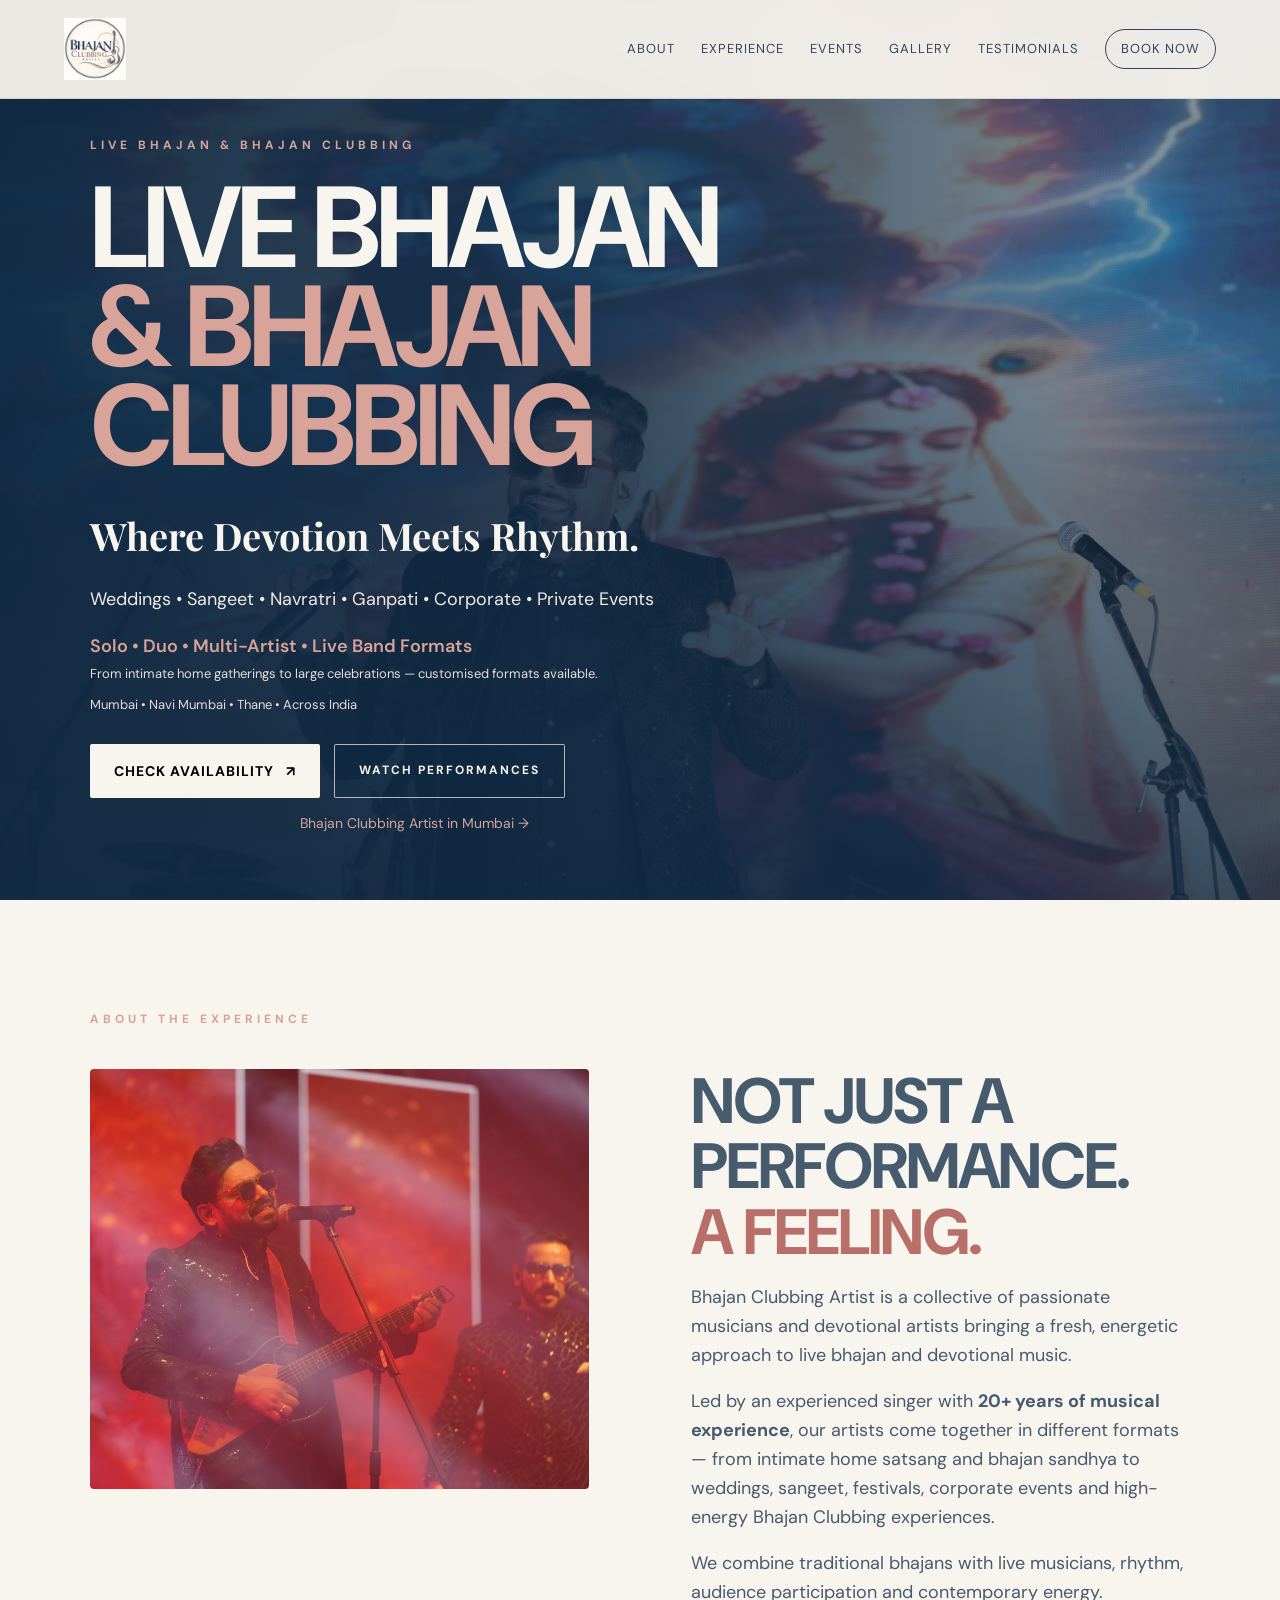
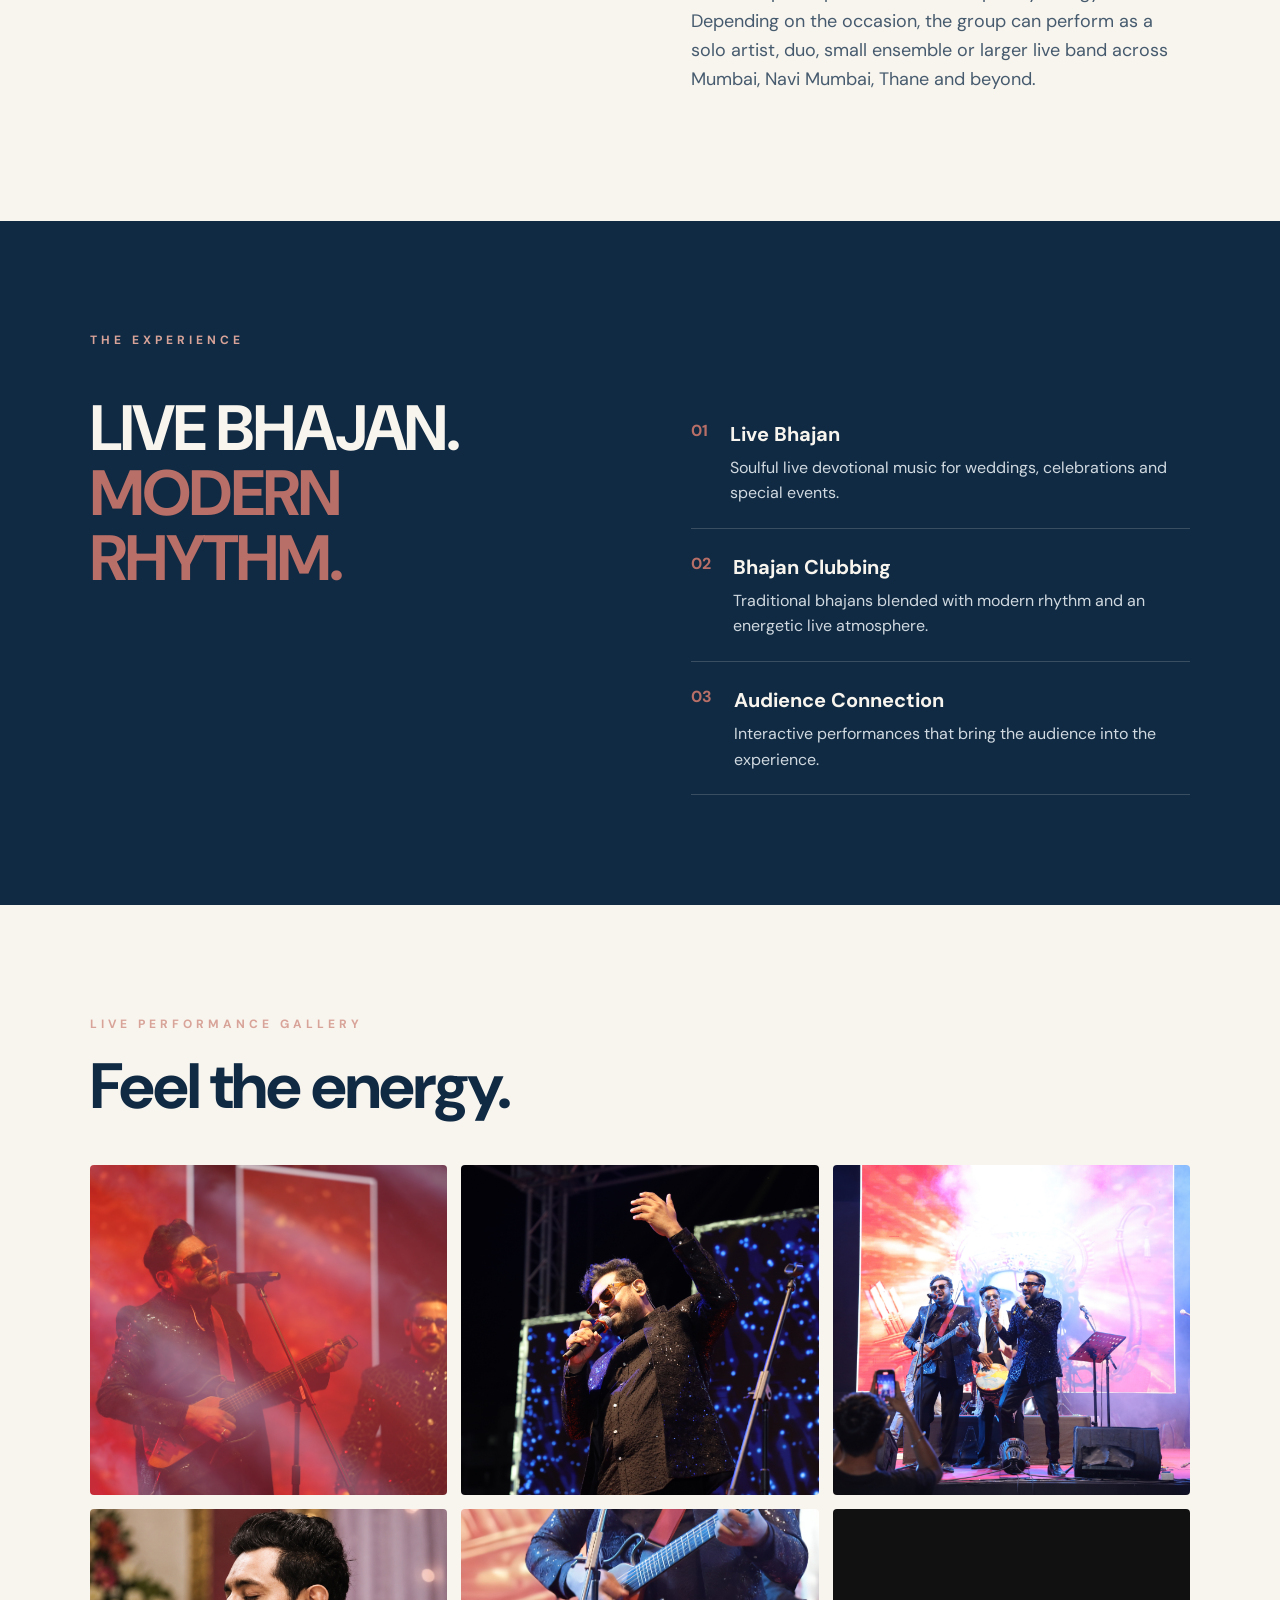
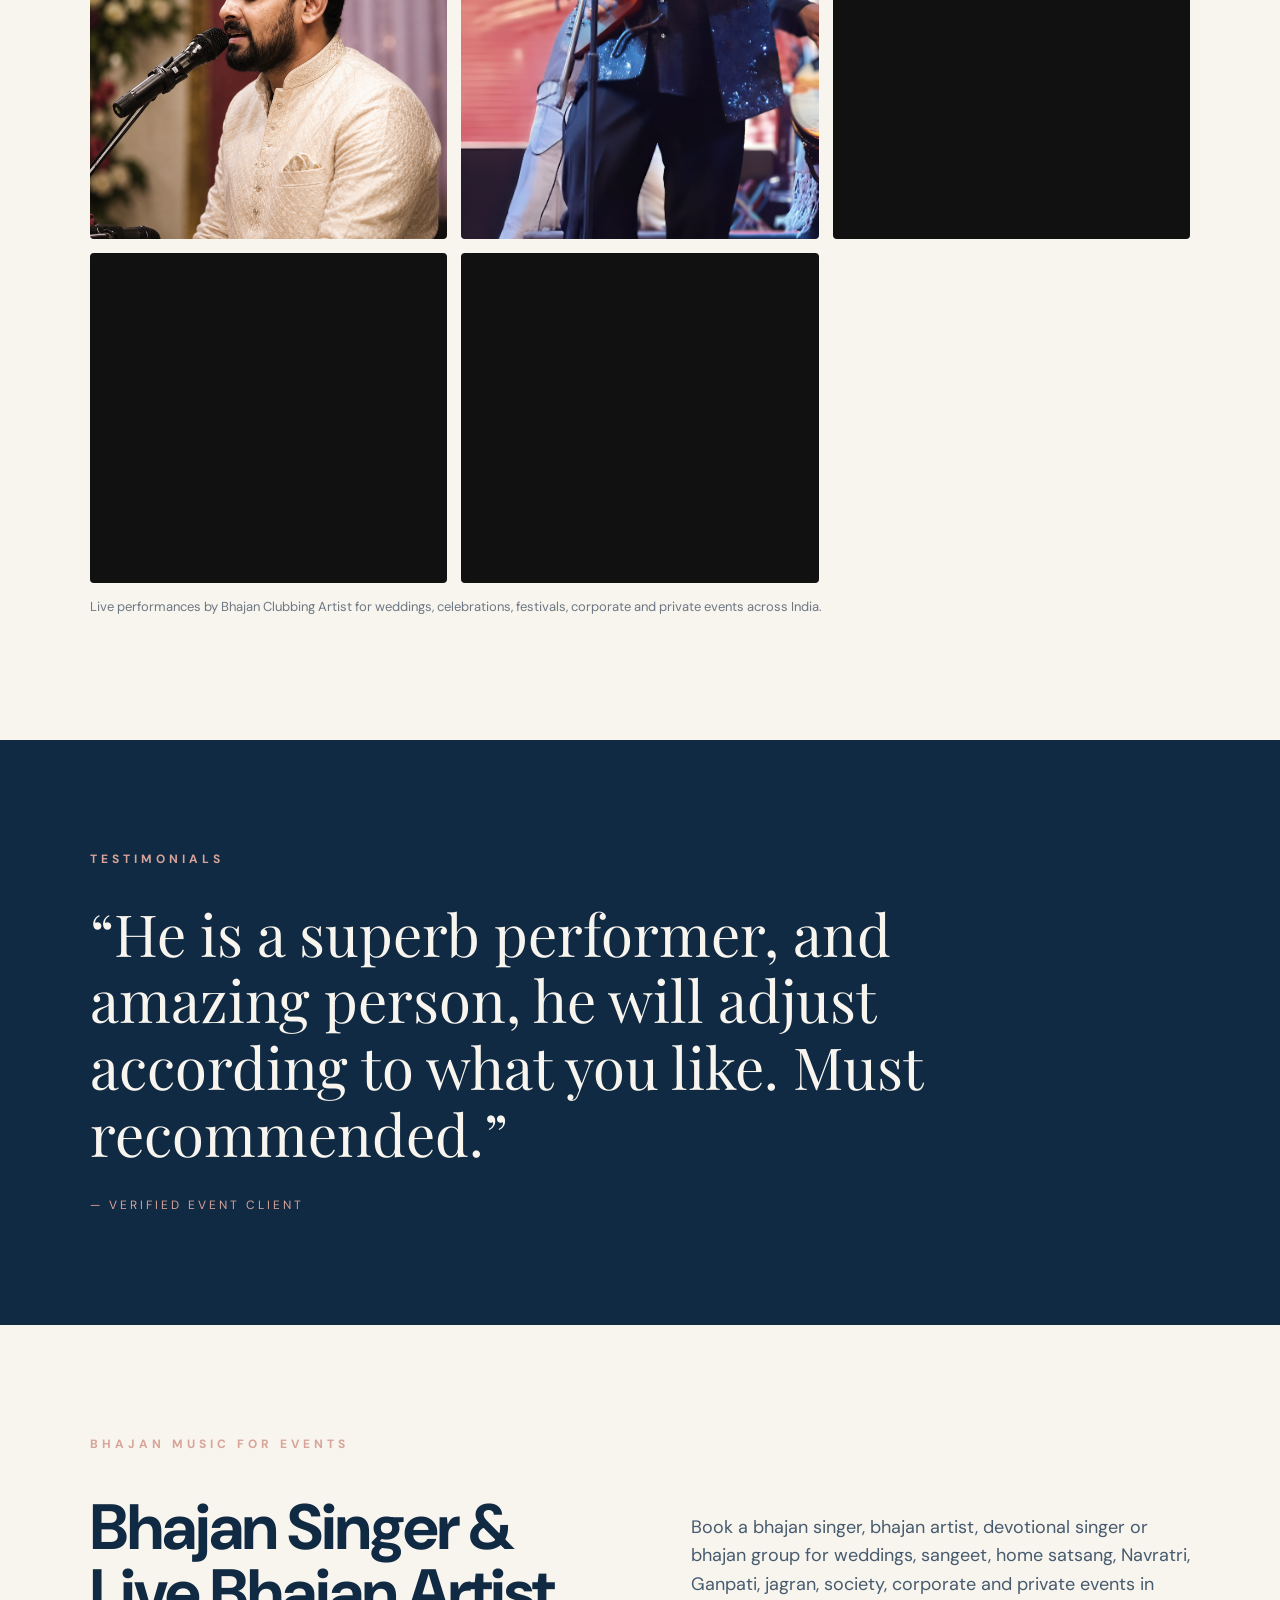
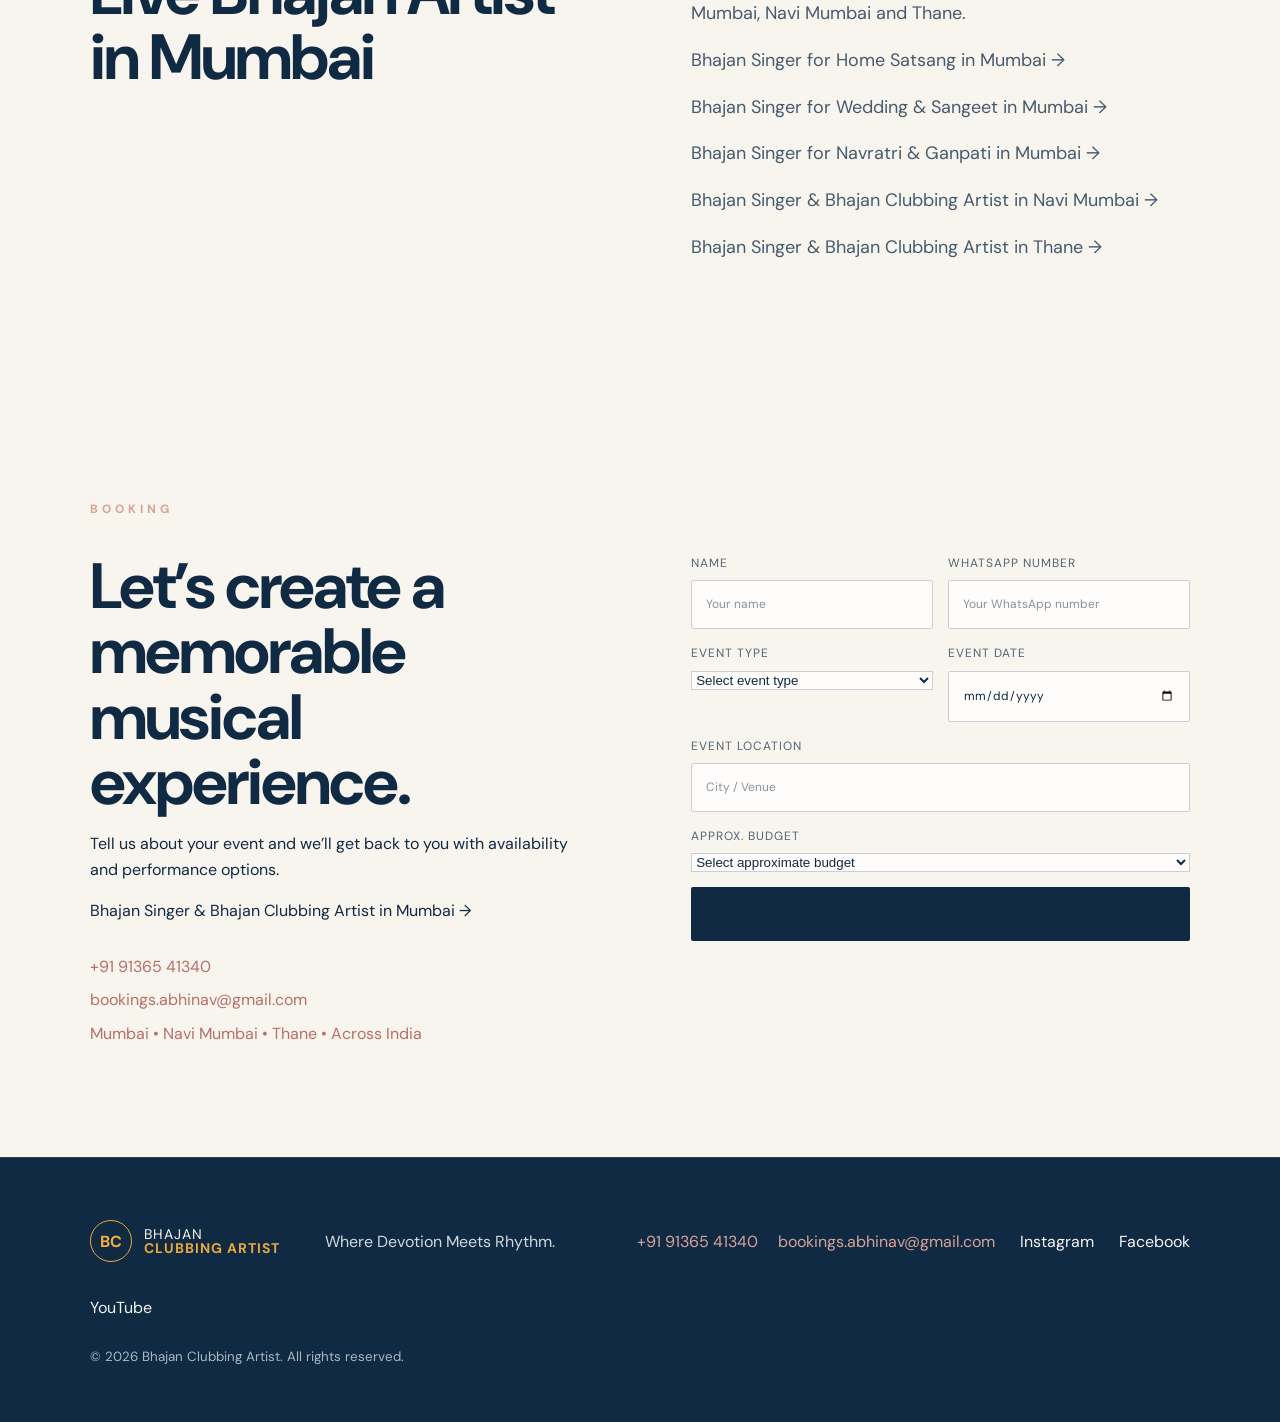
==== index.html @ 405a7e07 "Rewrite About section to reflect artist collective" ====
<!doctype html>
<html lang="en">
<head>
  <meta charset="utf-8">
  <meta name="viewport" content="width=device-width, initial-scale=1">

  <title>Bhajan Singer &amp; Bhajan Clubbing Artist in Mumbai | Live Bhajan</title>

  <meta name="description" content="Book a bhajan singer or Bhajan Clubbing Artist in Mumbai, Navi Mumbai and Thane for weddings, sangeet, Navratri, Ganpati, satsang and private events. Live bhajan & bhajan jamming.">

  <link rel="canonical" href="https://bhajanclubbingartist.com/">

  <meta property="og:title" content="Bhajan Singer &amp; Bhajan Clubbing Artist in Mumbai | Live Bhajan">
  <meta property="og:description" content="Live Bhajan, Bhajan Clubbing and Bhajan Jamming for weddings, Navratri, Ganpati, corporate and private events in Mumbai, Navi Mumbai, Thane and Maharashtra.">
  <meta property="og:url" content="https://bhajanclubbingartist.com/">
  <meta property="og:type" content="website">

  <meta name="twitter:card" content="summary_large_image">
  <meta name="twitter:title" content="Bhajan Singer &amp; Bhajan Clubbing Artist in Mumbai">
  <meta name="twitter:description" content="Live Bhajan, Bhajan Clubbing and Bhajan Jamming for weddings, Navratri, Ganpati, corporate and private events.">

  <link rel="preconnect" href="https://fonts.googleapis.com">
  <link rel="preconnect" href="https://fonts.gstatic.com" crossorigin>
  <link href="https://fonts.googleapis.com/css2?family=DM+Sans:wght@400;500;600;700&family=Playfair+Display:wght@600;700&display=swap" rel="stylesheet">

  <link rel="stylesheet" href="style.css">

  <script type="application/ld+json">
  {
    "@context": "https://schema.org",
    "@type": "LocalBusiness",
    "name": "Bhajan Clubbing Artist",
    "url": "https://bhajanclubbingartist.com/",
    "description": "Bhajan singer and Bhajan Clubbing Artist offering live bhajan, bhajan clubbing and bhajan jamming for weddings, sangeet, Navratri, Ganpati, satsang, corporate and private events.",
    "telephone": "+91 91365 41340",
    "email": "bookings.abhinav@gmail.com",
    "image": "https://bhajanclubbingartist.com/bhajanclubbingartist-logo.jpg",
    "priceRange": "₹₹",
    "areaServed": [
      { "@type": "City", "name": "Mumbai" },
      { "@type": "City", "name": "Navi Mumbai" },
      { "@type": "City", "name": "Thane" },
      { "@type": "State", "name": "Maharashtra" }
    ],
    "sameAs": [
      "https://www.instagram.com/soulfulabhinav3/",
      "https://www.facebook.com/share/1DUk1aSrC8/",
      "https://youtube.com/@drdmusicabhi"
    ]
  }
  </script>
</head>

<body>

  <header class="site-header">

    <a class="brand" href="#home" aria-label="Bhajan Clubbing Artist home">
  <img
    src="bhajanclubbingartist-logo.jpg"
    alt="Bhajan Clubbing Artist"
    style="height:70px;width:70px;object-fit:contain;display:block;"
  >
</a>

    <button class="menu-btn" id="menuBtn" aria-label="Open menu" aria-expanded="false">☰</button>

    <nav class="nav" id="nav">
      <a href="#about">About</a>
      <a href="#experience">Experience</a>
      <a href="#events">Events</a>
      <a href="#gallery">Gallery</a>
      <a href="#testimonials">Testimonials</a>
      <a class="nav-cta" href="#booking">Book Now</a>
    </nav>

  </header>

  <main>

    <section class="hero" id="home">
  <div class="hero-overlay"></div>

  <div class="hero-content">

    <div class="eyebrow">LIVE BHAJAN &amp; BHAJAN CLUBBING</div>

    <h1>
      LIVE BHAJAN<br>
      <span>&amp; BHAJAN CLUBBING</span>
    </h1>

    <h2>Where Devotion Meets Rhythm.</h2>

    <p>
      Weddings • Sangeet • Navratri • Ganpati • Corporate • Private Events
    </p>

    <p style="margin:14px 0 4px;color:#c9a227;font-size:18px;font-weight:600;">
      Solo • Duo • Multi-Artist • Live Band Formats
    </p>

    <p style="margin:0;color:#aaa;font-size:13px;">
      From intimate home gatherings to large celebrations — customised formats available.
    </p>

    <p style="margin:10px 0 0;color:#aaa;font-size:13px;">
      Mumbai • Navi Mumbai • Thane • Across India
    </p>

   <div class="hero-actions">
  <a class="btn btn-primary" href="#bookingForm">
    CHECK AVAILABILITY <span>↗</span>
  </a>

  <a class="btn btn-ghost" href="#gallery">
    WATCH PERFORMANCES
  </a>
</div>

<p style="margin:14px 0 0;text-align:center;font-size:14px;">
  <a href="/bhajan-clubbing-artist-mumbai.html"
     style="color:#c9a227;text-decoration:none;">
    Bhajan Clubbing Artist in Mumbai →
  </a>
</p>

  </div>
</section>

<!-- ABOUT -->
<section class="section about" id="about">

  <div class="section-label">ABOUT THE EXPERIENCE</div>

  <div class="two-col">

    <div>
      <img
        src="DSC06728.jpeg"
        alt="Bhajan singer and Bhajan Clubbing Artist performing live in Mumbai"
        style="width:100%;height:420px;object-fit:cover;border-radius:4px;display:block;"
      >
    </div>

    <div class="copy">

      <h2>
        NOT JUST A PERFORMANCE.<br>
        <span>A FEELING.</span>
      </h2>

      <p>
        Bhajan Clubbing Artist is a collective of passionate musicians and devotional artists bringing a fresh, energetic approach to live bhajan and devotional music.
      </p>

      <p>
        Led by an experienced singer with <strong>20+ years of musical experience</strong>, our artists come together in different formats — from intimate home satsang and bhajan sandhya to weddings, sangeet, festivals, corporate events and high-energy Bhajan Clubbing experiences.
      </p>

      <p>
        We combine traditional bhajans with live musicians, rhythm, audience participation and contemporary energy. Depending on the occasion, the group can perform as a solo artist, duo, small ensemble or larger live band across Mumbai, Navi Mumbai, Thane and beyond.
      </p>

    </div>

  </div>

</section>


   <!-- EXPERIENCE -->
<section class="section dark" id="experience">

  <div class="section-label">THE EXPERIENCE</div>

  <div class="experience-grid">

    <div>
      <h2>
        LIVE BHAJAN.<br>
        <span>MODERN RHYTHM.</span>
      </h2>
    </div>

    <div class="feature-list">

      <div class="feature">
        <b>01</b>
        <div>
          <h3>Live Bhajan</h3>
          <p>
            Soulful live devotional music for weddings, celebrations and special events.
          </p>
        </div>
      </div>

      <div class="feature">
        <b>02</b>
        <div>
          <h3>Bhajan Clubbing</h3>
          <p>
            Traditional bhajans blended with modern rhythm and an energetic live atmosphere.
          </p>
        </div>
      </div>

      <div class="feature">
        <b>03</b>
        <div>
          <h3>Audience Connection</h3>
          <p>
            Interactive performances that bring the audience into the experience.
          </p>
        </div>
      </div>

    </div>

  </div>

</section>

    

   <!-- GALLERY -->
<section class="section media-section" id="gallery">

  <div class="section-label">LIVE PERFORMANCE GALLERY</div>

  <h2 class="section-title">Feel the energy.</h2>

  <div style="display:grid;grid-template-columns:repeat(3,1fr);gap:14px;">

    <div style="overflow:hidden;border-radius:4px;">
      <img src="DSC06728.jpeg"
           alt="Bhajan Clubbing Artist live performance"
           style="width:100%;height:330px;object-fit:cover;display:block;">
    </div>

    <div style="overflow:hidden;border-radius:4px;">
      <img src="0T0A6309.jpeg"
           alt="Live Bhajan Clubbing performance with musicians in Mumbai"
           style="width:100%;height:330px;object-fit:cover;display:block;">
    </div>

    <div style="overflow:hidden;border-radius:4px;">
      <img src="0T0A6297.jpeg"
           alt="Live bhajan singer and guitarist performing at an event in Mumbai"
           style="width:100%;height:330px;object-fit:cover;display:block;">
    </div>

    <div style="overflow:hidden;border-radius:4px;">
      <img src="F6178CBC-D972-4872-8378-82D3E4B531BD.png"
           alt="Bhajan Clubbing Artist live performance"
           style="width:100%;height:330px;object-fit:cover;display:block;">
    </div>

    <div style="overflow:hidden;border-radius:4px;">
      <img src="IMG_9334.JPG"
           alt="Live devotional bhajan music performance in Mumbai"
           style="width:100%;height:330px;object-fit:cover;display:block;">
    </div>

    <!-- YouTube Performance 1 -->
    <div style="overflow:hidden;border-radius:4px;background:#111;">
      <iframe
        src="https://www.youtube.com/embed/fI8KWr8RmvM"
        title="Bhajan Clubbing live performance"
        style="width:100%;height:330px;border:0;display:block;"
        allow="accelerometer; autoplay; clipboard-write; encrypted-media; gyroscope; picture-in-picture; web-share"
        allowfullscreen>
      </iframe>
    </div>

    <!-- YouTube Performance 2 -->
    <div style="overflow:hidden;border-radius:4px;background:#111;">
      <iframe
        src="https://www.youtube.com/embed/Nkga6KaKftc"
        title="Bhajan Clubbing live performance"
        style="width:100%;height:330px;border:0;display:block;"
        allow="accelerometer; autoplay; clipboard-write; encrypted-media; gyroscope; picture-in-picture; web-share"
        allowfullscreen>
      </iframe>
    </div>

    <!-- YouTube Performance 3 -->
    <div style="overflow:hidden;border-radius:4px;background:#111;">
      <iframe
        src="https://www.youtube.com/embed/dfwfM2CAWmE"
        title="Bhajan Clubbing live performance"
        style="width:100%;height:330px;border:0;display:block;"
        allow="accelerometer; autoplay; clipboard-write; encrypted-media; gyroscope; picture-in-picture; web-share"
        allowfullscreen>
      </iframe>
    </div>

  </div>

  <p class="note">
    Live performances by Bhajan Clubbing Artist for weddings, celebrations,
    festivals, corporate and private events across India.
  </p>

</section>
 
 
    
    
    <!-- TESTIMONIALS -->
<section class="section dark" id="testimonials">

  <div class="section-label">TESTIMONIALS</div>

  <div class="quote">
    “He is a superb performer, and amazing person, he will adjust according to what you like. Must recommended.”
  </div>

  <div class="quote-by">— VERIFIED EVENT CLIENT</div>

</section>

 <!-- SEO / SERVICES -->
<section class="section" id="services">
  <div class="section-label">BHAJAN MUSIC FOR EVENTS</div>
  <div class="two-col">
    <div>
      <h2>Bhajan Singer &amp; Live Bhajan Artist in Mumbai</h2>
    </div>
    <div class="copy">
      <p>Book a bhajan singer, bhajan artist, devotional singer or bhajan group for weddings, sangeet, home satsang, Navratri, Ganpati, jagran, society, corporate and private events in Mumbai, Navi Mumbai and Thane.</p>
      <p><a href="/bhajan-singer-home-satsang-mumbai.html">Bhajan Singer for Home Satsang in Mumbai →</a></p>
      <p><a href="/bhajan-singer-wedding-sangeet-mumbai.html">Bhajan Singer for Wedding &amp; Sangeet in Mumbai →</a></p>
      <p><a href="/bhajan-singer-navratri-ganpati-mumbai.html">Bhajan Singer for Navratri &amp; Ganpati in Mumbai →</a></p>
      <p><a href="/bhajan-singer-navi-mumbai.html">Bhajan Singer &amp; Bhajan Clubbing Artist in Navi Mumbai →</a></p>
      <p><a href="/bhajan-singer-thane.html">Bhajan Singer &amp; Bhajan Clubbing Artist in Thane →</a></p>
    </div>
  </div>
</section>

 <!-- BOOKING -->
<section class="section booking" id="booking">

  <div class="section-label">BOOKING</div>

  <div class="two-col booking-grid">

    <div>

      <h2>Let’s create a memorable musical experience.</h2>

      <p>
        Tell us about your event and we’ll get back to you with availability and performance options.
      </p>

      <p style="margin:0 0 12px;">
        <a href="/bhajan-clubbing-artist-mumbai.html">Bhajan Singer &amp; Bhajan Clubbing Artist in Mumbai →</a>
      </p>

      <div class="contact-mini">
        <a href="tel:+919136541340">+91 91365 41340</a>

        <a href="mailto:bookings.abhinav@gmail.com">
          bookings.abhinav@gmail.com
        </a>

        <span>Mumbai • Navi Mumbai • Thane • Across India</span>
      </div>

    </div>

    <form id="bookingForm" class="booking-form">

      <label>
        Name
        <input
          name="name"
          type="text"
          placeholder="Your name"
          required>
      </label>

      <label>
        WhatsApp Number
        <input
          name="phone"
          type="tel"
          placeholder="Your WhatsApp number"
          required>
      </label>

      <label>
        Event Type
        <select name="event" required>
          <option value="">Select event type</option>
          <option value="Wedding / Sangeet">Wedding / Sangeet</option>
          <option value="Navratri">Navratri</option>
          <option value="Ganpati">Ganpati</option>
          <option value="Jagran / Satsang">Jagran / Satsang</option>
          <option value="Corporate Event">Corporate Event</option>
          <option value="Private Event">Private Event</option>
          <option value="Other">Other</option>
        </select>
      </label>

     <label>
  Event Date
  <input
    name="date"
    type="date"
    required
    onclick="if(this.showPicker) this.showPicker()"
    style="cursor:pointer;">
</label>

      <label>
        Event Location
        <input
          name="location"
          type="text"
          placeholder="City / Venue"
          required>
      </label>

      <label>
        Approx. Budget
        <select name="budget" required>
          <option value="">Select approximate budget</option>
          <option value="₹15,000 – ₹30,000">₹15,000 – ₹30,000</option>
          <option value="₹30,000 – ₹75,000">₹30,000 – ₹75,000</option>
          <option value="₹75,000 – ₹1.5 Lakh">₹75,000 – ₹1.5 Lakh</option>
          <option value="₹1.5 Lakh – ₹2.5 Lakh">₹1.5 Lakh – ₹2.5 Lakh</option>
          <option value="Customized Requirement">Customized Requirement</option>
        </select>
      </label>

      <button class="btn btn-primary" type="submit">
        SEND ENQUIRY ON WHATSAPP ↗
      </button>

    </form>

  </div>

</section>

  </main>


  <!-- FOOTER -->
  <footer class="footer">

    <div class="brand footer-brand">

      <span class="brand-mark">BC</span>

      <span class="brand-name">
        BHAJAN<br>
        <strong>CLUBBING ARTIST</strong>
      </span>

    </div>

    <p>Where Devotion Meets Rhythm.</p>

    <div class="footer-links">

      <a href="tel:+919136541340">
        +91 91365 41340
      </a>

      <a href="mailto:bookings.abhinav@gmail.com">
        bookings.abhinav@gmail.com
      </a>

    </div>

    <a
      href="https://www.instagram.com/soulfulabhinav3?stkn=MXh0MTVtN3JrY2pmYg%3D%3D&utm_source=qr"
      target="_blank"
      rel="noopener">
      Instagram
    </a>

    <a
      href="https://www.facebook.com/share/1DUk1aSrC8/?mibextid=wwXIfr"
      target="_blank"
      rel="noopener">
      Facebook
    </a>

    <a
      href="https://youtube.com/@drdmusicabhi?si=mj0S5ttZk9lfcn_G"
      target="_blank"
      rel="noopener">
      YouTube
    </a>

    <small>
      © <span id="year"></span> Bhajan Clubbing Artist. All rights reserved.
    </small>

  </footer>


  <script src="script.js"></script>

</body>
</html>
---- style.css ----
*{box-sizing:border-box}html{scroll-behavior:smooth}body{margin:0;background:#0a0a0b;color:#f7f3ec;font-family:"DM Sans",sans-serif;line-height:1.6;overflow-x:hidden}a{color:inherit;text-decoration:none}.site-header{position:fixed;top:0;left:0;right:0;z-index:20;display:flex;align-items:center;justify-content:space-between;padding:18px 5vw;background:rgba(8,8,9,.72);backdrop-filter:blur(14px);border-bottom:1px solid rgba(255,255,255,.08)}.brand{display:flex;align-items:center;gap:12px}.brand-mark{width:42px;height:42px;border:1px solid #e9a83b;border-radius:50%;display:grid;place-items:center;color:#f3b03f;font-weight:700}.brand-name{font-size:14px;line-height:1.05;letter-spacing:1px}.brand-name strong{color:#e9a83b}.nav{display:flex;gap:26px;align-items:center;font-size:13px;text-transform:uppercase;letter-spacing:1px}.nav a{opacity:.85}.nav a:hover{color:#f3b03f}.nav-cta{border:1px solid #e9a83b;padding:9px 15px!important;border-radius:999px;color:#f3b03f!important}.menu-btn{display:none;background:none;border:0;color:white;font-size:27px}.hero{min-height:100svh;display:flex;align-items:center;position:relative;background-image:url("IMG_0956.JPEG");background-size:cover;background-position:center}.hero-overlay{position:absolute;inset:0;background:linear-gradient(90deg,rgba(3,6,7,.95) 0%,rgba(3,6,7,.72) 48%,rgba(3,6,7,.2) 100%),linear-gradient(0deg,rgba(0,0,0,.65),transparent 55%)}.hero-content{position:relative;z-index:1;width:min(760px,90%);margin-left:7vw;padding-top:70px}.eyebrow,.section-label{color:#e9a83b;font-size:12px;letter-spacing:4px;font-weight:700}.eyebrow{margin-bottom:24px}.hero h1{font-family:"DM Sans",sans-serif;font-size:clamp(58px,9vw,118px);line-height:.86;margin:0 0 30px;letter-spacing:-5px}.hero h1 span{color:#f2ae3d}.hero h2{font-family:"Playfair Display",serif;font-size:clamp(23px,3vw,38px);margin:0 0 18px}.hero p{font-size:18px;max-width:650px;color:#d4d1cb}.hero-actions{display:flex;gap:14px;flex-wrap:wrap;margin-top:28px}.btn{display:inline-flex;align-items:center;justify-content:center;gap:12px;min-height:54px;padding:14px 24px;border:0;border-radius:2px;text-transform:uppercase;letter-spacing:2px;font-size:12px;font-weight:700;cursor:pointer}.btn-primary{background:#f2ae3d;color:#101010}.btn-primary:hover{background:#ffc15c}.btn-ghost{border:1px solid rgba(255,255,255,.45);background:rgba(0,0,0,.2)}.section{padding:110px 7vw}.section.dark{background:#101012}.two-col{display:grid;grid-template-columns:1fr 1fr;gap:8vw;align-items:start;margin-top:40px}.section h2{font-size:clamp(36px,5vw,72px);line-height:1.02;margin:0;letter-spacing:-2px}.section h2 span{color:#e9a83b}.copy{font-size:18px;color:#c7c3bd;max-width:620px}.text-link{color:#f2ae3d;font-weight:700}.experience-grid{display:grid;grid-template-columns:1fr 1fr;gap:8vw;margin-top:45px}.feature{display:flex;gap:22px;padding:22px 0;border-bottom:1px solid rgba(255,255,255,.12)}.feature b{color:#e9a83b}.feature h3{margin:0 0 5px;font-size:20px}.feature p{margin:0;color:#a9a6a0}.section-title{margin:20px 0 45px!important}.cards{display:grid;grid-template-columns:repeat(4,1fr);gap:16px}.card{min-height:250px;padding:28px;border:1px solid rgba(255,255,255,.12);background:#111113}.card span{color:#e9a83b}.card h3{font-size:22px;margin:45px 0 10px}.card p{color:#aaa}.gallery{display:grid;grid-template-columns:repeat(4,1fr);gap:14px}..gallery-item{height:330px;border-radius:2px;overflow:hidden}.gallery-item img{width:100%;height:100%;object-fit:cover;display:block}.g1{background-image:url("https://images.unsplash.com/photo-1501386761578-eac5c94b800a?auto=format&fit=crop&w=800&q=80")}.g2{background-image:url("https://images.unsplash.com/photo-1514525253161-7a46d19cd819?auto=format&fit=crop&w=800&q=80")}.g3{background-image:url("https://images.unsplash.com/photo-1516450360452-9312f5e86fc7?auto=format&fit=crop&w=800&q=80")}.g4{background-image:url("https://images.unsplash.com/photo-1493225457124-a3eb161ffa5f?auto=format&fit=crop&w=800&q=80")}.note{color:#888;font-size:13px;margin-top:14px}.quote{max-width:950px;font-family:"Playfair Display",serif;font-size:clamp(30px,5vw,58px);line-height:1.15;margin:30px 0}.quote-by{color:#e9a83b;letter-spacing:3px;font-size:12px}.booking-grid{margin-top:35px}.contact-mini{display:flex;flex-direction:column;gap:8px;margin-top:30px;color:#e9a83b}.booking-form{display:grid;grid-template-columns:1fr 1fr;gap:15px}.booking-form label{display:flex;flex-direction:column;gap:7px;font-size:12px;letter-spacing:1px;text-transform:uppercase;color:#aaa}.booking-form label:nth-child(5),.booking-form label:nth-child(6),.booking-form button{grid-column:1/-1}.booking-form input,.booking-form textarea{width:100%;background:#111113;border:1px solid #29292d;color:white;padding:14px;font:inherit;border-radius:2px}.footer{padding:55px 7vw;border-top:1px solid rgba(255,255,255,.1);display:flex;align-items:center;gap:25px;flex-wrap:wrap}.footer p{color:#aaa}.footer-links{margin-left:auto;display:flex;gap:20px;flex-wrap:wrap;color:#e9a83b}.footer small{width:100%;color:#666}.footer-brand{margin-right:20px}@media(max-width:850px){.site-header{padding:14px 5vw}.menu-btn{display:block}.nav{display:none;position:absolute;top:70px;left:0;right:0;padding:18px 5vw 24px;background:#0a0a0b;flex-direction:column;align-items:flex-start;gap:18px;border-bottom:1px solid #252529}.nav.open{display:flex}.hero-content{margin-left:6vw;padding-top:95px;width:88%}.hero h1{font-size:clamp(56px,17vw,92px);letter-spacing:-3px}.hero h2{font-size:27px}.hero p{font-size:16px}.section{padding:80px 6vw}.two-col,.experience-grid{grid-template-columns:1fr;gap:35px}.cards{grid-template-columns:1fr 1fr}.gallery{grid-template-columns:1fr 1fr}.gallery-item{height:240px}.booking-form{grid-template-columns:1fr}.booking-form label:nth-child(5),.booking-form label:nth-child(6),.booking-form button{grid-column:auto}.footer-links{margin-left:0}}@media(max-width:520px){.brand-name{font-size:11px}.brand-mark{width:38px;height:38px}.hero{background-position:60% center}.hero-overlay{background:linear-gradient(90deg,rgba(3,6,7,.93),rgba(3,6,7,.38)),linear-gradient(0deg,rgba(0,0,0,.65),transparent)}.hero-content{padding-top:80px}.eyebrow{letter-spacing:3px}.hero h1{font-size:clamp(52px,16vw,74px);line-height:.9;margin-bottom:25px}.hero h2{font-size:24px}.hero p{font-size:15px}.hero-actions .btn{width:100%}.cards,.gallery{grid-template-columns:1fr}.gallery-item{height:300px}.section h2{letter-spacing:-1px}.footer{align-items:flex-start;flex-direction:column}.footer-links{flex-direction:column;gap:6px}}
/* Mobile gallery fix */
@media (max-width: 600px) {
  #gallery > div[style*="grid-template-columns"] {
    grid-template-columns: 1fr !important;
    gap: 16px !important;
  }

  #gallery > div[style*="grid-template-columns"] > div {
    height: auto !important;
  }

  #gallery > div[style*="grid-template-columns"] img {
    width: 100% !important;
    height: auto !important;
    object-fit: contain !important;
    display: block !important;
    border-radius: 4px;
  }
}
/* Fix CHECK AVAILABILITY button text */
.hero-actions .btn-primary {
  color: #000 !important;
  -webkit-text-fill-color: #000 !important;
  font-size: 14px !important;
  opacity: 1 !important;
  visibility: visible !important;
  text-indent: 0 !important;
  letter-spacing: 1px !important;
}

.hero-actions .btn-primary span {
  color: #000 !important;
  -webkit-text-fill-color: #000 !important;
  font-size: 14px !important;
  opacity: 1 !important;
  visibility: visible !important;
}

/* Hero background positioning */
@media (min-width: 851px) {
  .hero {
    background-position: 25% center;
  }
}

@media (max-width: 850px) {
  .hero {
    background-position: 10% center;
  }
}


/* FINAL BRAND PALETTE */
:root{--navy:#102A43;--ivory:#F8F4EE;--rose:#B86F67;--copper:#D8A398;--cream:#FFFDFC;--muted:#526575}
body{background:var(--ivory);color:var(--navy)}
.site-header{background:rgba(248,244,238,.95);border-bottom-color:rgba(16,42,67,.12);box-shadow:0 4px 24px rgba(16,42,67,.06)}
.brand img{width:62px!important;height:62px!important}.menu-btn{color:var(--navy)}.nav a{color:var(--navy)}.nav a:hover{color:var(--rose)}.nav-cta{border-color:var(--navy);color:var(--navy)!important}.nav-cta:hover{background:var(--navy);color:var(--ivory)!important}
.hero-overlay{background:linear-gradient(90deg,rgba(16,42,67,.96) 0%,rgba(16,42,67,.84) 46%,rgba(16,42,67,.38) 100%),linear-gradient(0deg,rgba(16,42,67,.72),rgba(16,42,67,.10) 58%)}
.eyebrow,.section-label{color:var(--copper)}.hero h1,.hero h2{color:var(--ivory)}.hero h1 span{color:var(--copper)}.hero p{color:#F1EAE2}.hero-content p[style*="c9a227"]{color:var(--copper)!important}.hero-content p[style*="#aaa"]{color:#E5DDD5!important}.hero-content p a{color:var(--copper)!important}
.btn-primary{background:var(--ivory);color:var(--navy)!important;border-color:var(--ivory)}.btn-primary:hover{background:var(--copper);border-color:var(--copper)}.btn-ghost{border-color:rgba(248,244,238,.7);background:rgba(16,42,67,.18);color:var(--ivory)}.btn-ghost:hover{background:var(--ivory);color:var(--navy)}
.section{background:var(--ivory);color:var(--navy)}.section.dark{background:var(--navy);color:var(--ivory)}.section h2 span{color:var(--rose)}.copy{color:#465B6E}.dark .copy{color:#D9E0E6}.text-link{color:var(--rose)}.feature{border-bottom-color:rgba(248,244,238,.18)}.feature b,.card span,.contact-mini{color:var(--rose)}.feature p{color:#D0D9E0}
.card{border-color:rgba(16,42,67,.13);background:var(--cream);box-shadow:0 8px 30px rgba(16,42,67,.05)}.card p{color:var(--muted)}.gallery-item{border-radius:4px}.quote-by{color:var(--copper)}.note{color:#6C7882}
.booking-form label{color:var(--muted)}.booking-form input,.booking-form select,.booking-form textarea{background:var(--cream);border-color:#C8D0D6;color:var(--navy)}.booking-form input:focus,.booking-form select:focus,.booking-form textarea:focus{border-color:var(--rose);box-shadow:0 0 0 3px rgba(184,111,103,.10)}.booking-form input::placeholder,.booking-form textarea::placeholder{color:#87939C}.booking-form button{background:var(--navy);color:var(--ivory);border-color:var(--navy)}.booking-form button:hover{background:var(--rose);border-color:var(--rose)}
.footer{background:var(--navy);color:var(--ivory);border-top-color:rgba(248,244,238,.12)}.footer p{color:#D0D9E0}.footer-links{color:var(--copper)}.footer small{color:#AAB8C2}
@media(max-width:850px){.nav{background:var(--ivory);border-bottom-color:rgba(16,42,67,.12)}.brand img{width:58px!important;height:58px!important}}@media(max-width:520px){.brand img{width:56px!important;height:56px!important}.hero-overlay{background:linear-gradient(90deg,rgba(16,42,67,.94),rgba(16,42,67,.50)),linear-gradient(0deg,rgba(16,42,67,.70),transparent)}}
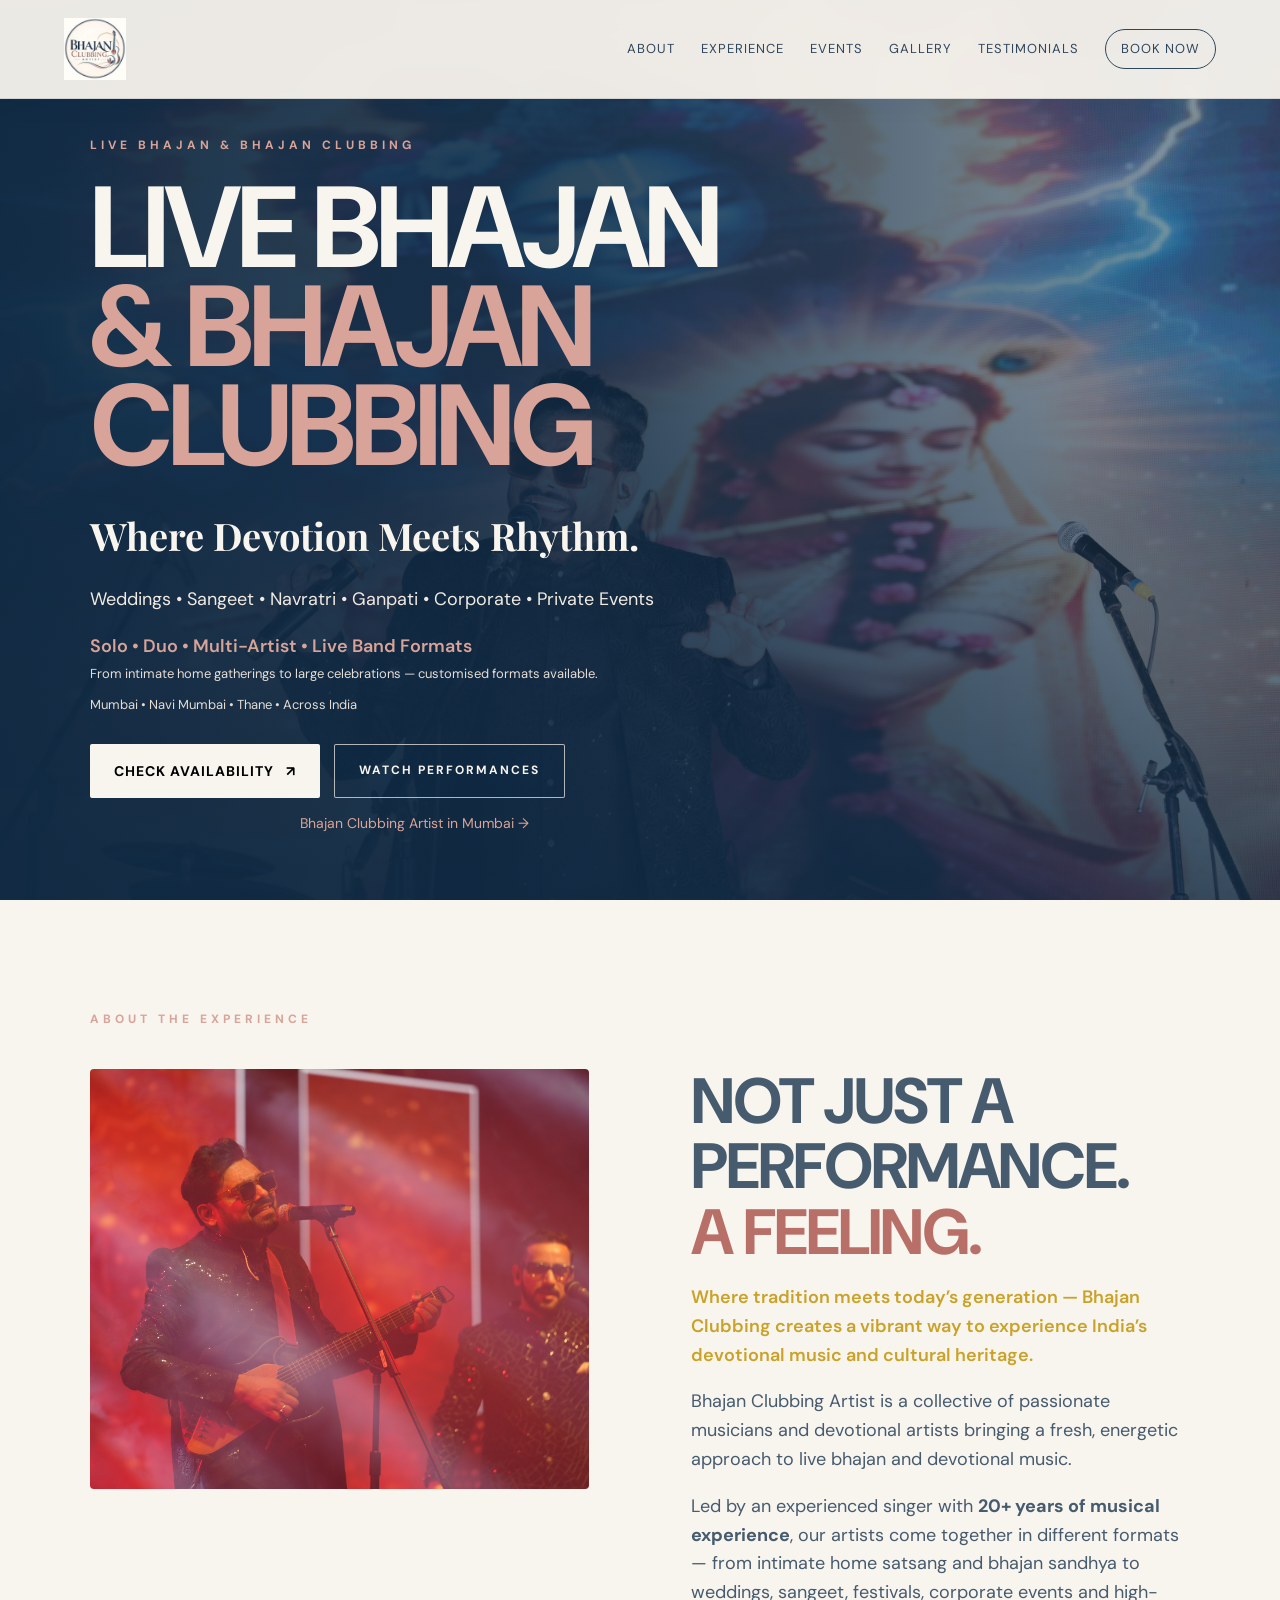
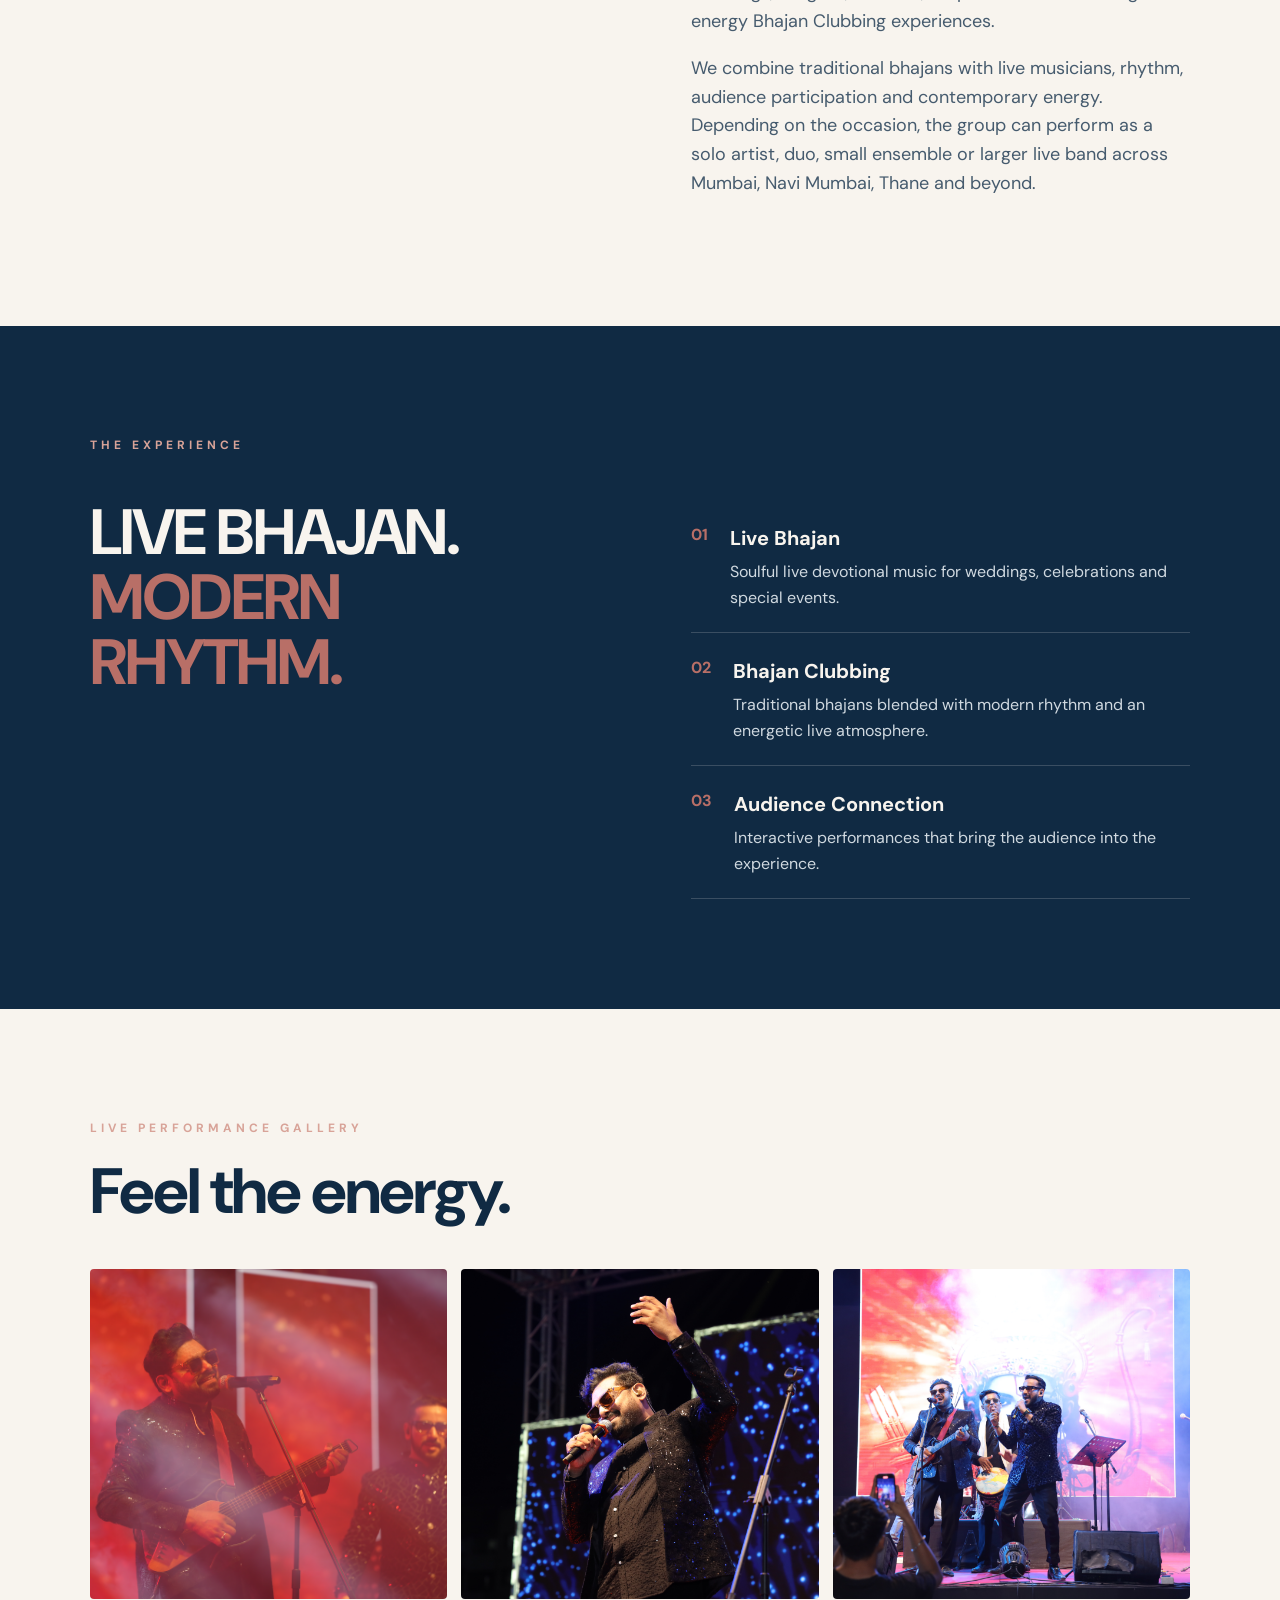
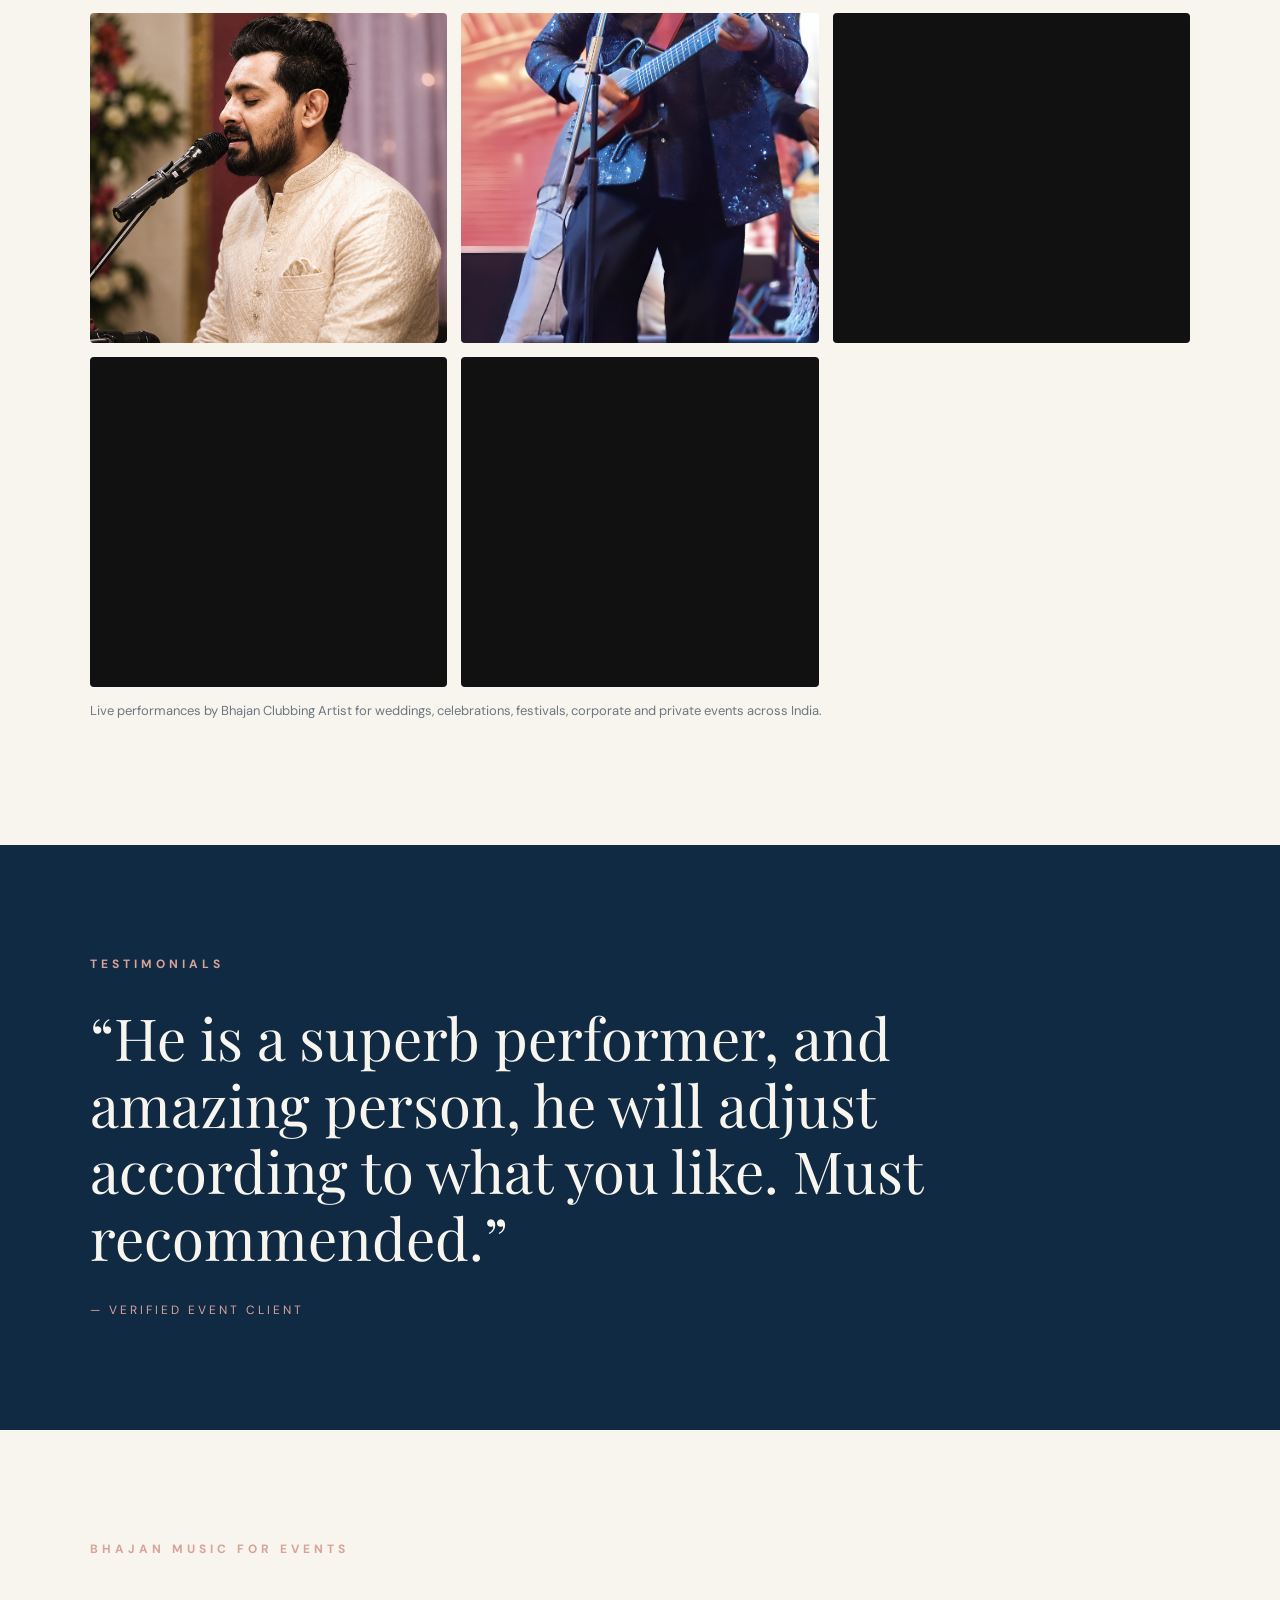
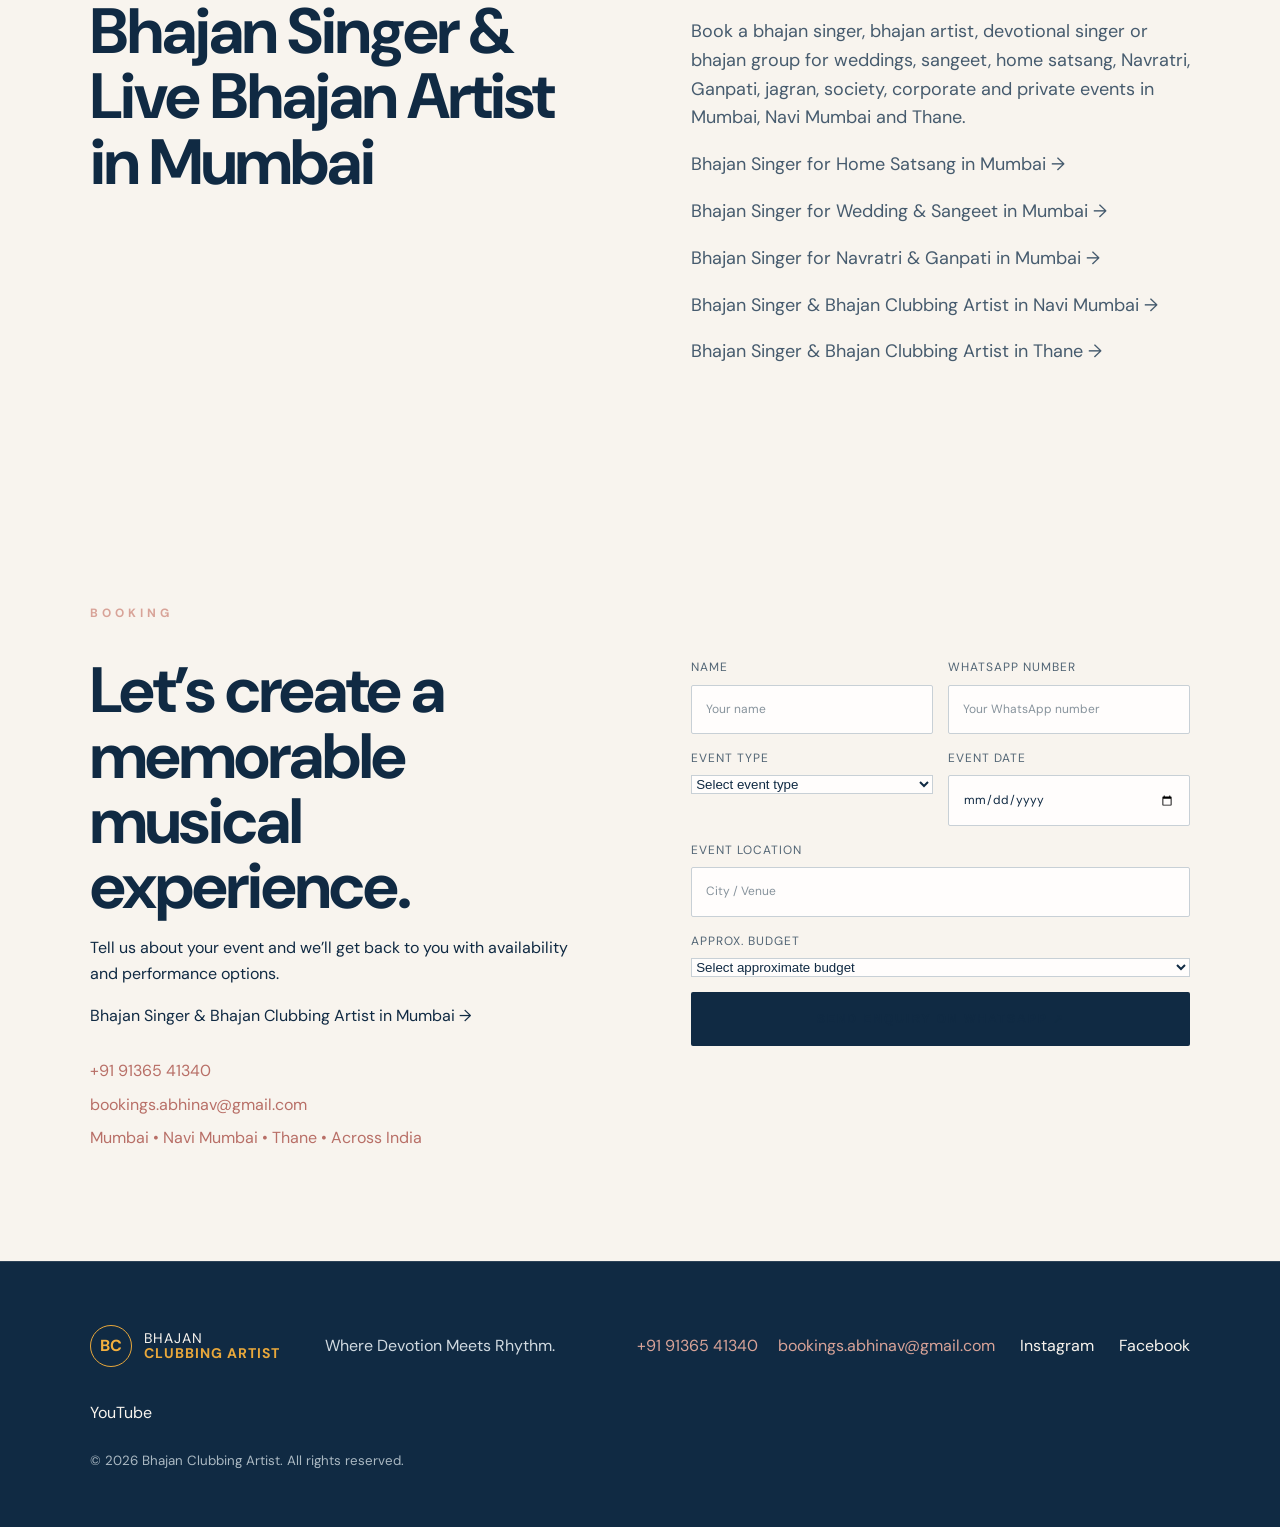
==== commit f49d73ce: "Add Bhajan Clubbing brand positioning line" ====
--- a/index.html
+++ b/index.html
@@ -150,6 +150,10 @@
         <span>A FEELING.</span>
       </h2>
 
+      <p style="font-weight:600;color:#c9a227;">
+        Where tradition meets today’s generation — Bhajan Clubbing creates a vibrant way to experience India’s devotional music and cultural heritage.
+      </p>
+
       <p>
         Bhajan Clubbing Artist is a collective of passionate musicians and devotional artists bringing a fresh, energetic approach to live bhajan and devotional music.
       </p>
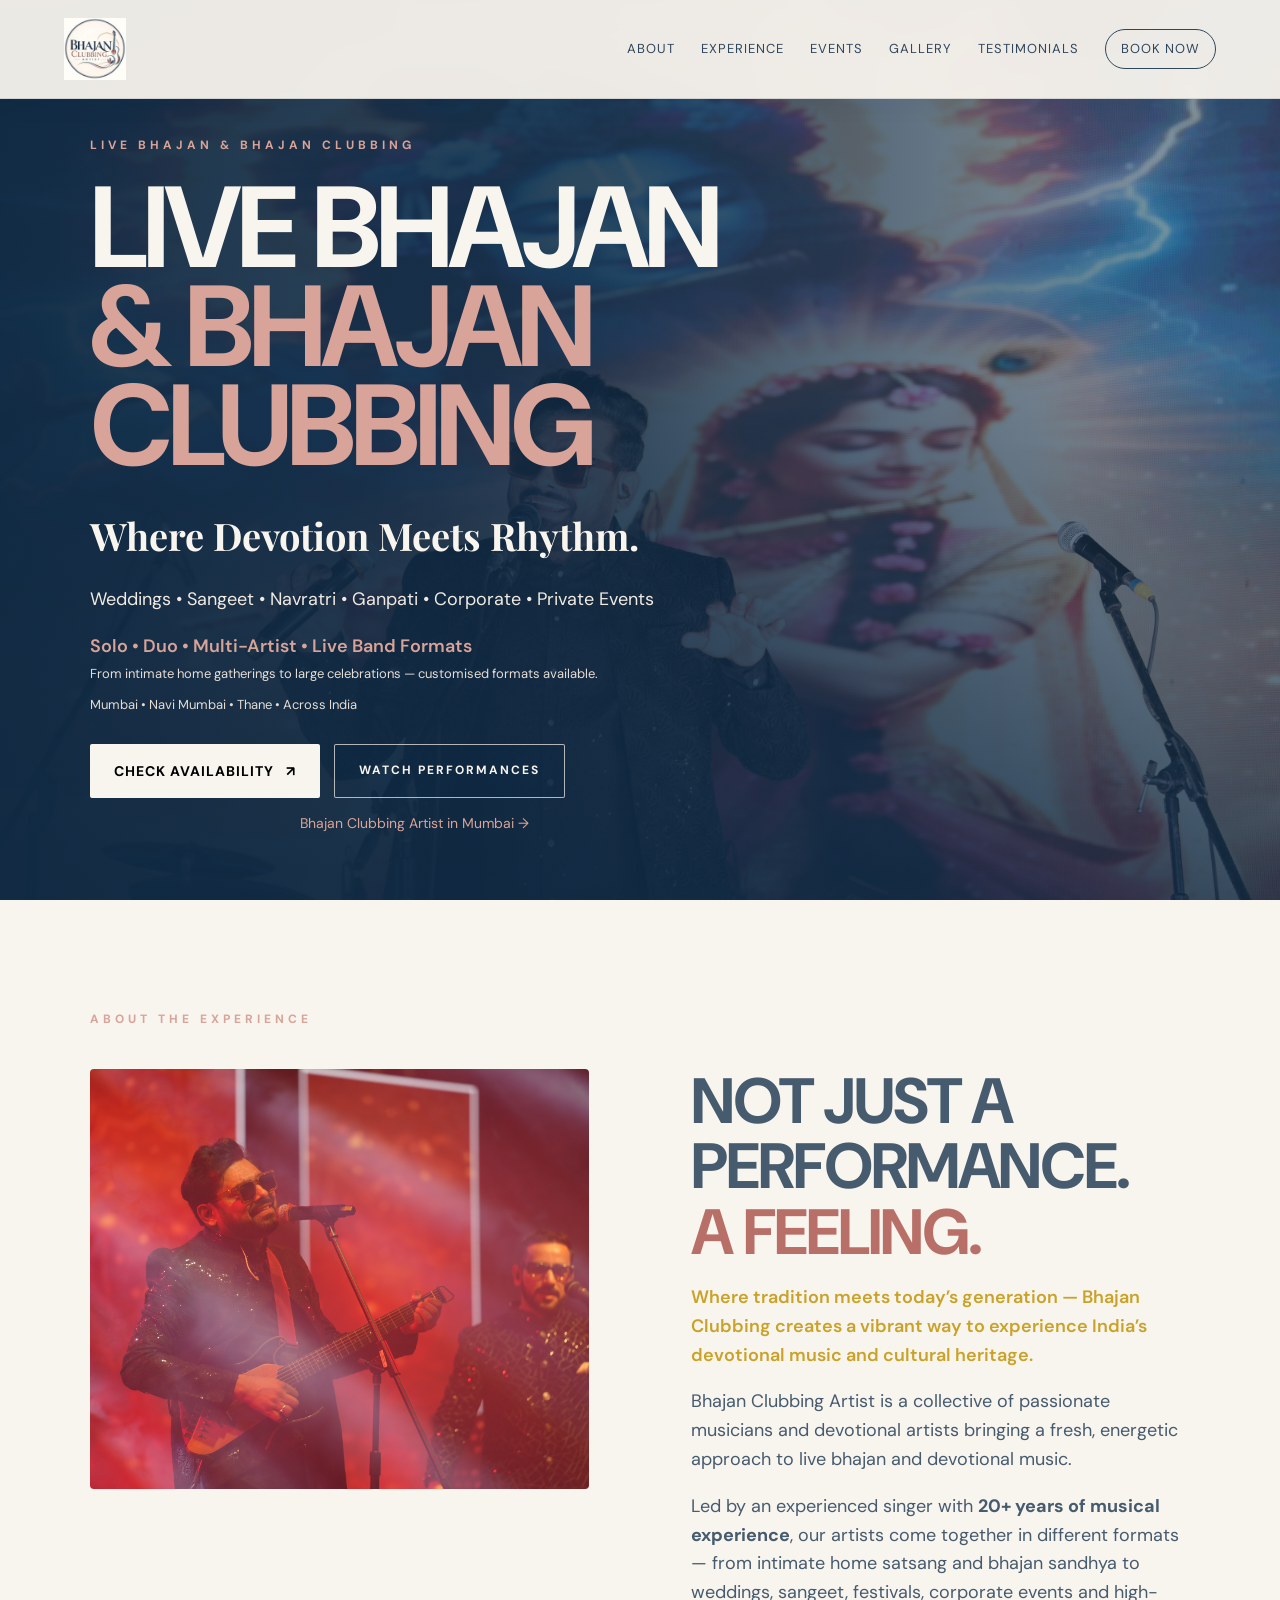
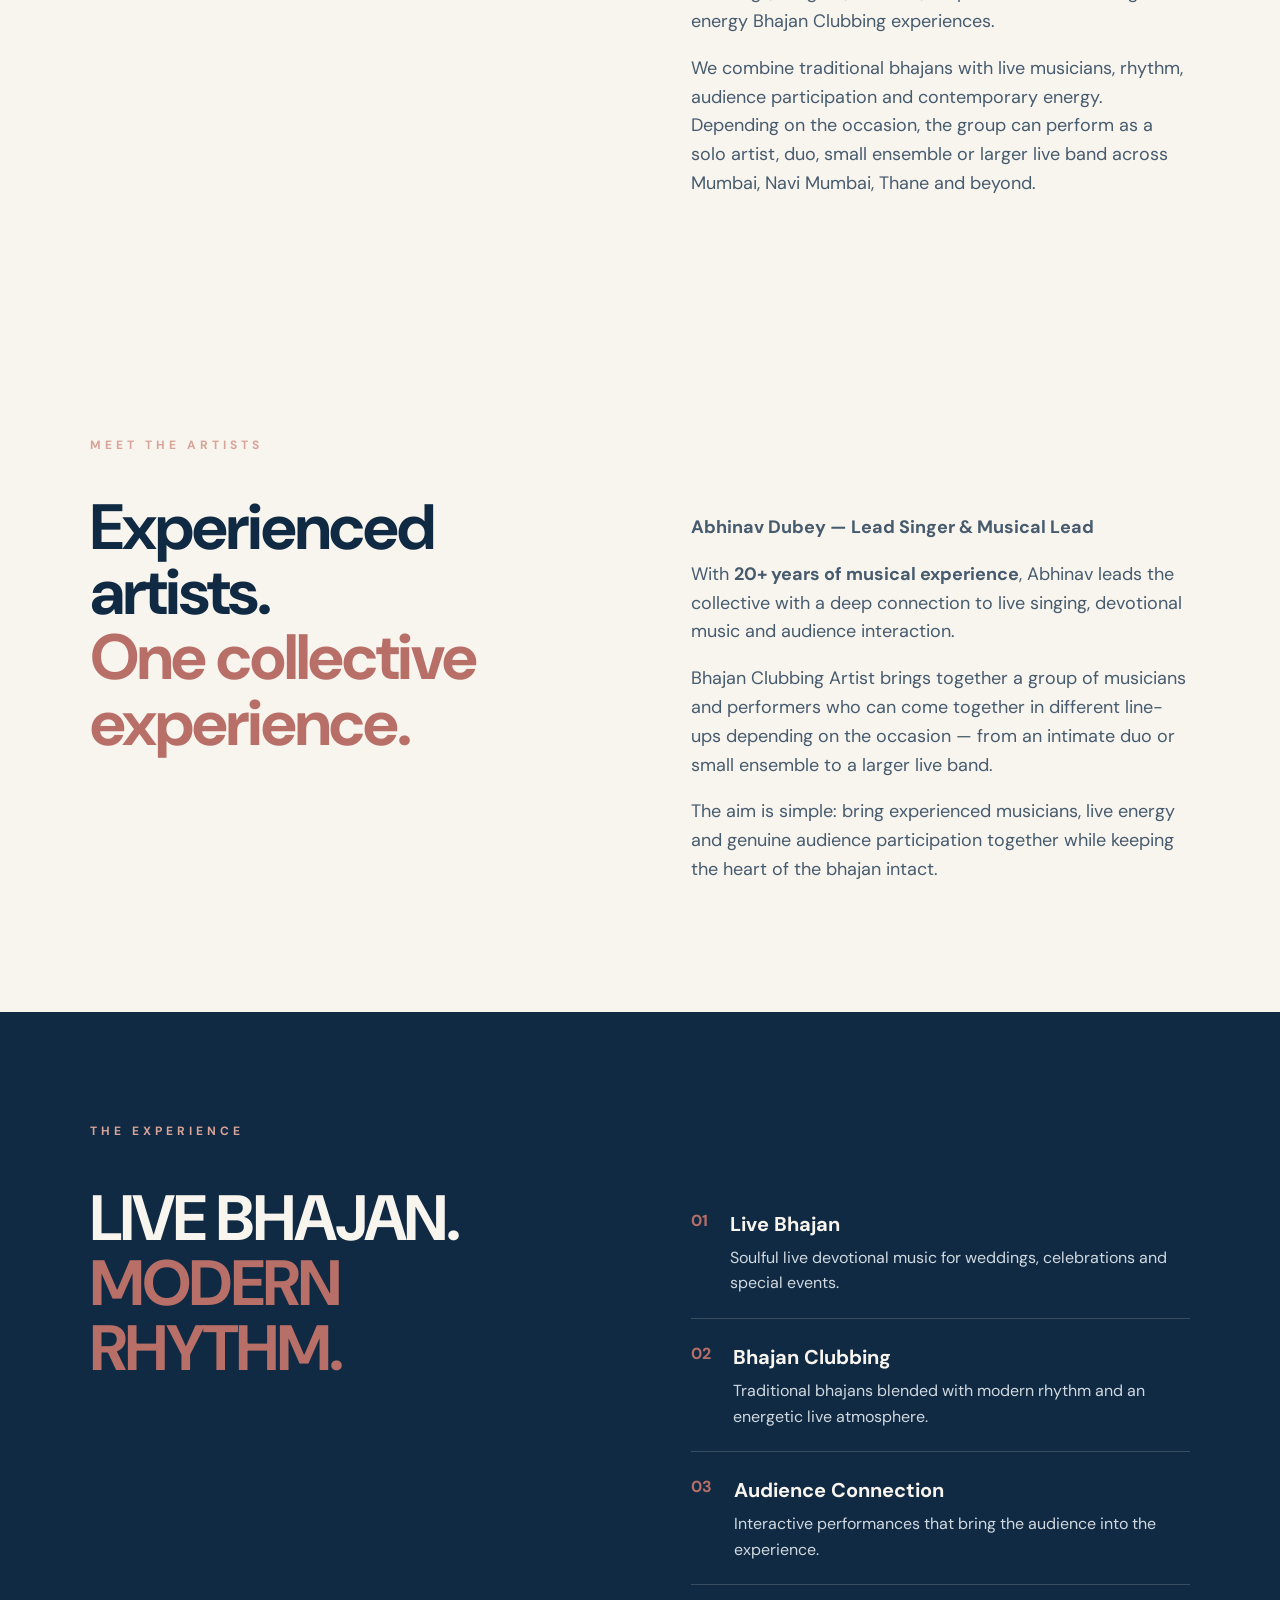
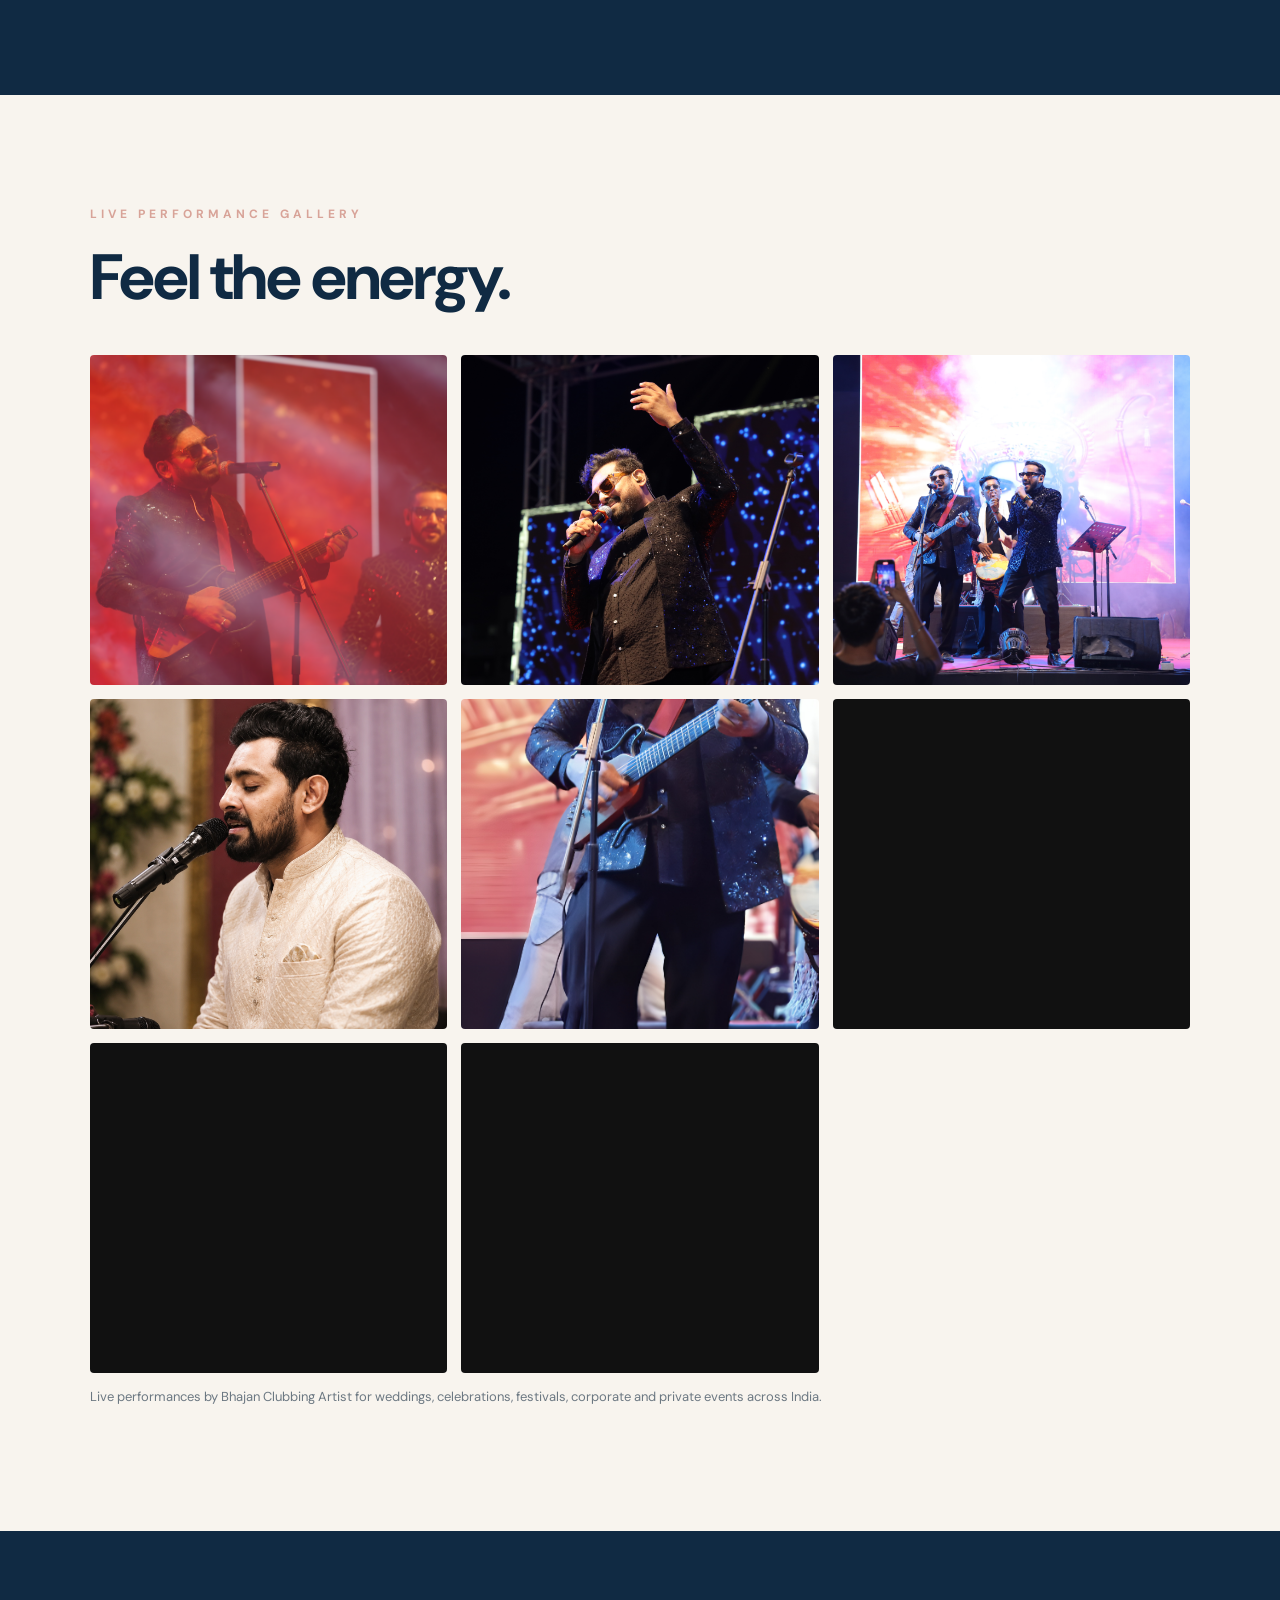
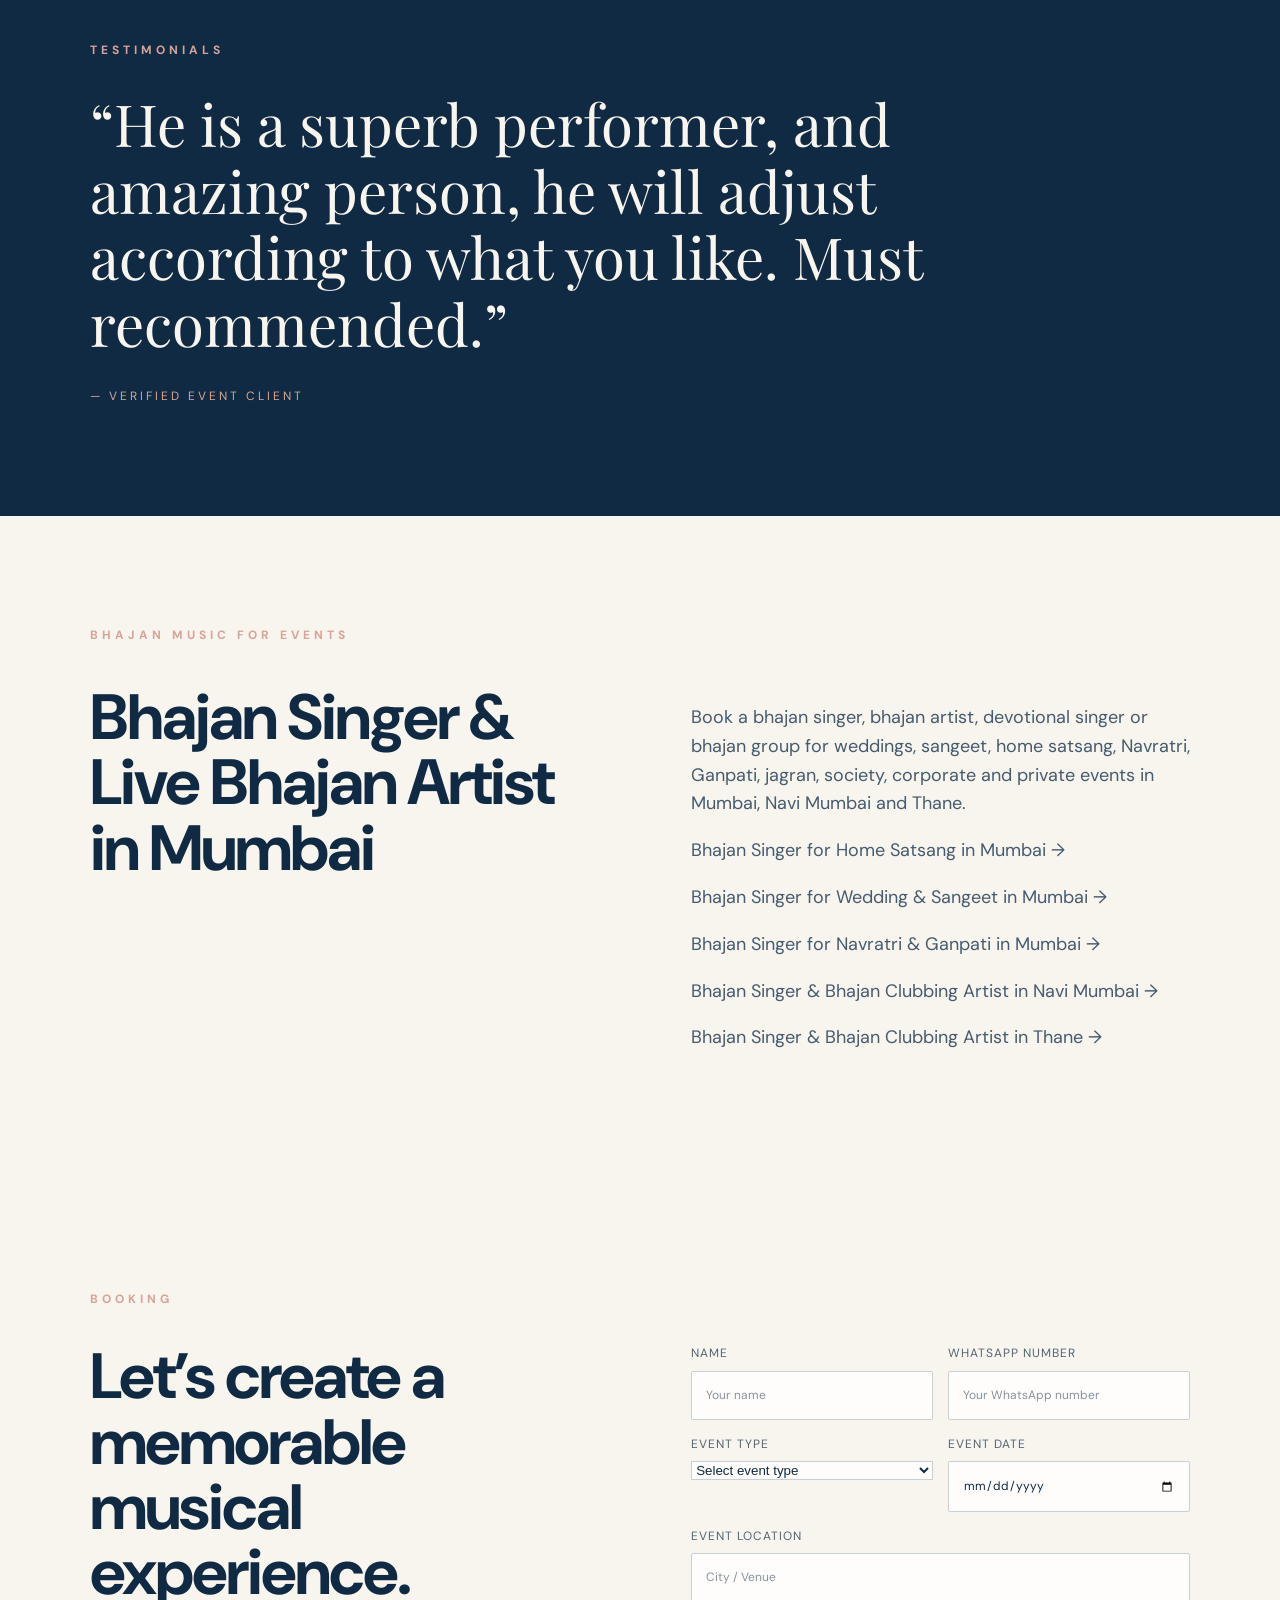
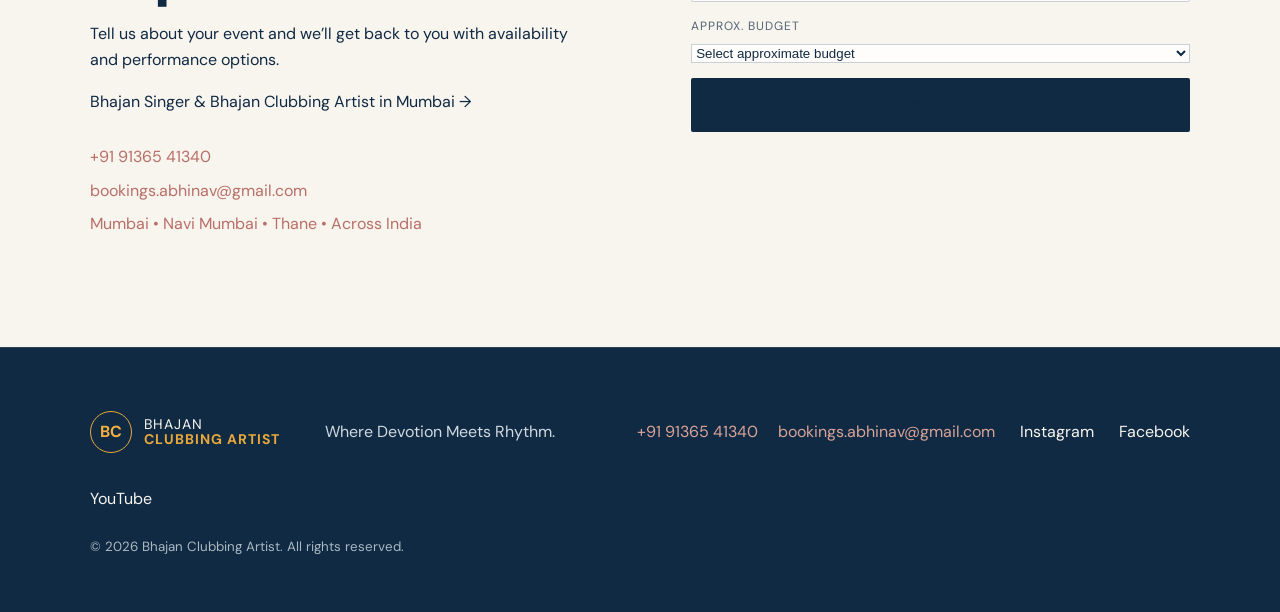
==== commit 1795ca61: "Add Meet the Artists section" ====
--- a/index.html
+++ b/index.html
@@ -4,19 +4,19 @@
   <meta charset="utf-8">
   <meta name="viewport" content="width=device-width, initial-scale=1">
 
-  <title>Bhajan Singer &amp; Bhajan Clubbing Artist in Mumbai | Live Bhajan</title>
-
-  <meta name="description" content="Book a bhajan singer or Bhajan Clubbing Artist in Mumbai, Navi Mumbai and Thane for weddings, sangeet, Navratri, Ganpati, satsang and private events. Live bhajan & bhajan jamming.">
+  <title>Bhajan Clubbing Artist in Mumbai &amp; Navi Mumbai | Live Bhajan</title>
+
+  <meta name="description" content="Book a Bhajan Clubbing Artist, bhajan singer or live devotional music group in Mumbai, Navi Mumbai and Thane for weddings, sangeet, satsang, festivals, corporate and private events.">
 
   <link rel="canonical" href="https://bhajanclubbingartist.com/">
 
-  <meta property="og:title" content="Bhajan Singer &amp; Bhajan Clubbing Artist in Mumbai | Live Bhajan">
+  <meta property="og:title" content="Bhajan Clubbing Artist in Mumbai &amp; Navi Mumbai | Live Bhajan">
   <meta property="og:description" content="Live Bhajan, Bhajan Clubbing and Bhajan Jamming for weddings, Navratri, Ganpati, corporate and private events in Mumbai, Navi Mumbai, Thane and Maharashtra.">
   <meta property="og:url" content="https://bhajanclubbingartist.com/">
   <meta property="og:type" content="website">
 
   <meta name="twitter:card" content="summary_large_image">
-  <meta name="twitter:title" content="Bhajan Singer &amp; Bhajan Clubbing Artist in Mumbai">
+  <meta name="twitter:title" content="Bhajan Clubbing Artist in Mumbai &amp; Navi Mumbai">
   <meta name="twitter:description" content="Live Bhajan, Bhajan Clubbing and Bhajan Jamming for weddings, Navratri, Ganpati, corporate and private events.">
 
   <link rel="preconnect" href="https://fonts.googleapis.com">
@@ -172,6 +172,37 @@
 
 </section>
 
+<!-- ARTISTS -->
+<section class="section" id="artists">
+
+  <div class="section-label">MEET THE ARTISTS</div>
+
+  <div class="two-col">
+    <div>
+      <h2>Experienced artists.<br><span>One collective experience.</span></h2>
+    </div>
+
+    <div class="copy">
+      <p>
+        <strong>Abhinav Dubey — Lead Singer &amp; Musical Lead</strong>
+      </p>
+
+      <p>
+        With <strong>20+ years of musical experience</strong>, Abhinav leads the collective with a deep connection to live singing, devotional music and audience interaction.
+      </p>
+
+      <p>
+        Bhajan Clubbing Artist brings together a group of musicians and performers who can come together in different line-ups depending on the occasion — from an intimate duo or small ensemble to a larger live band.
+      </p>
+
+      <p>
+        The aim is simple: bring experienced musicians, live energy and genuine audience participation together while keeping the heart of the bhajan intact.
+      </p>
+    </div>
+  </div>
+
+</section>
+
 
    <!-- EXPERIENCE -->
 <section class="section dark" id="experience">
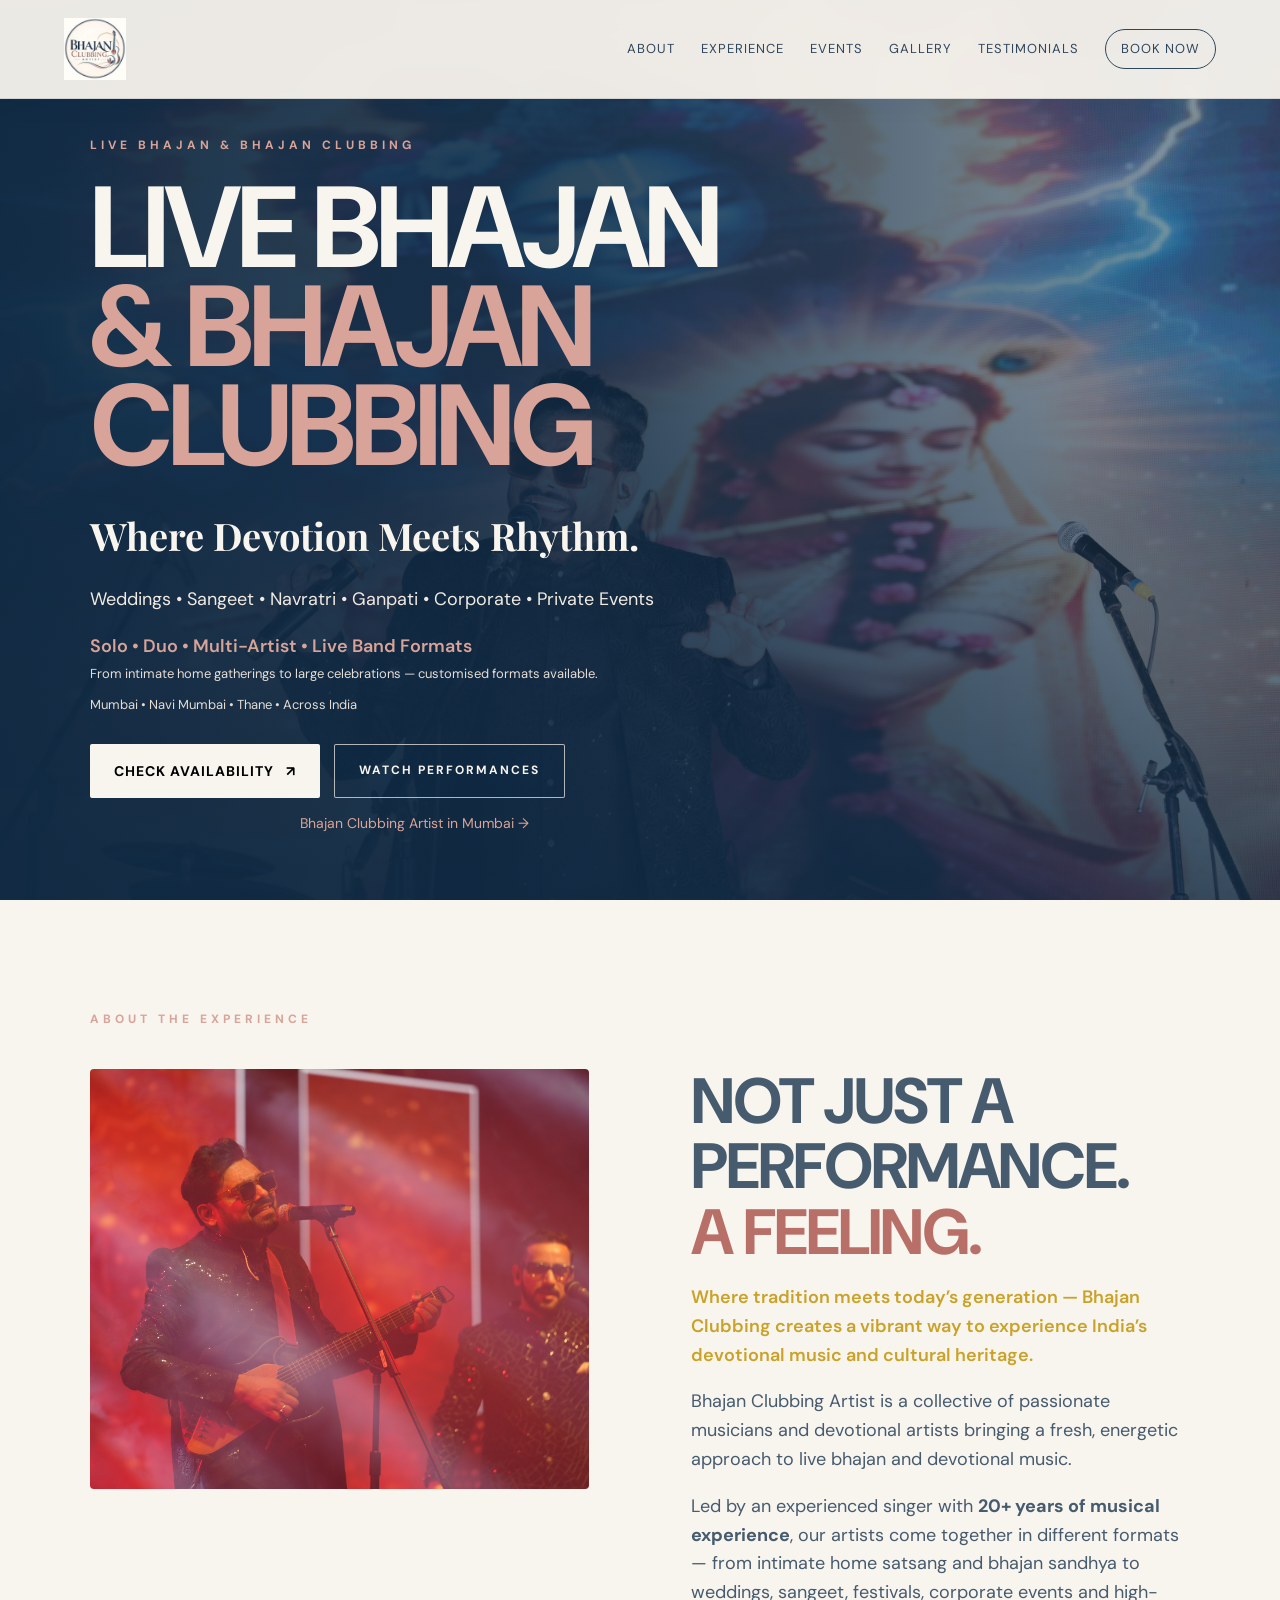
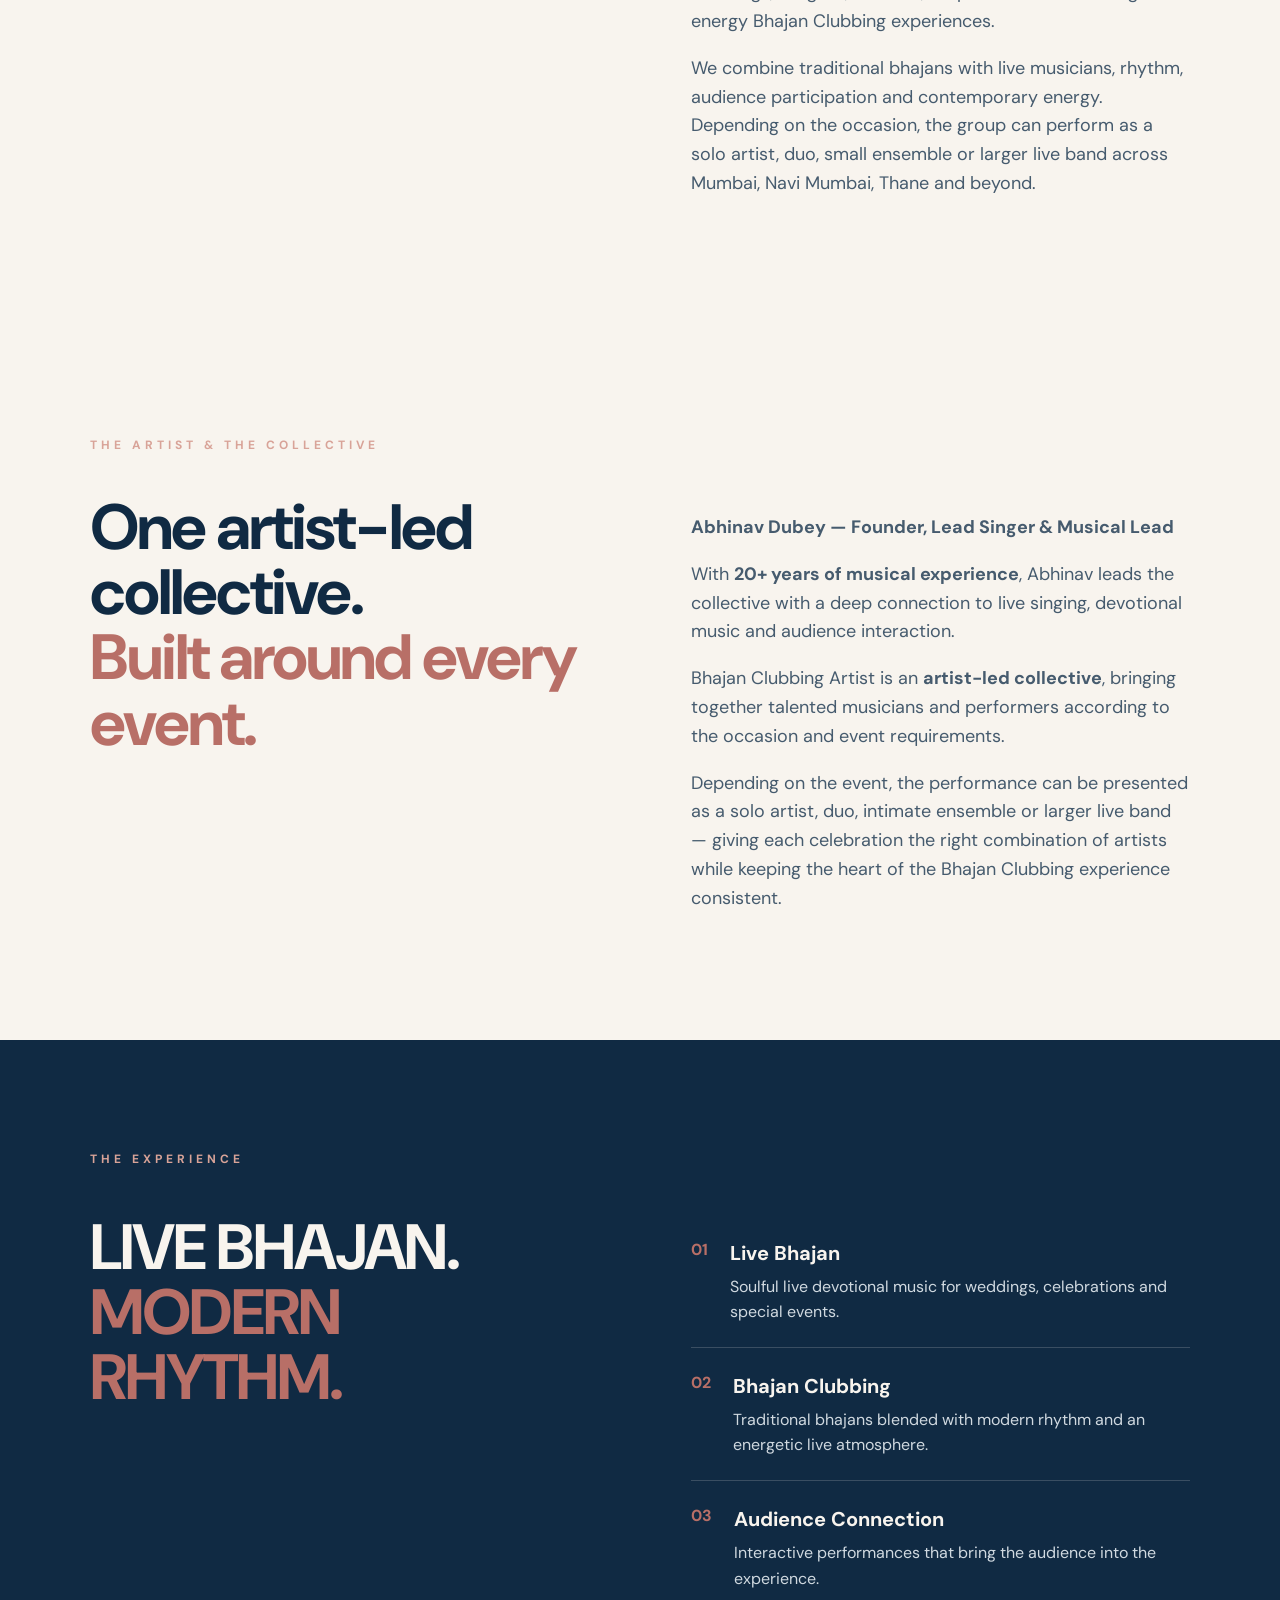
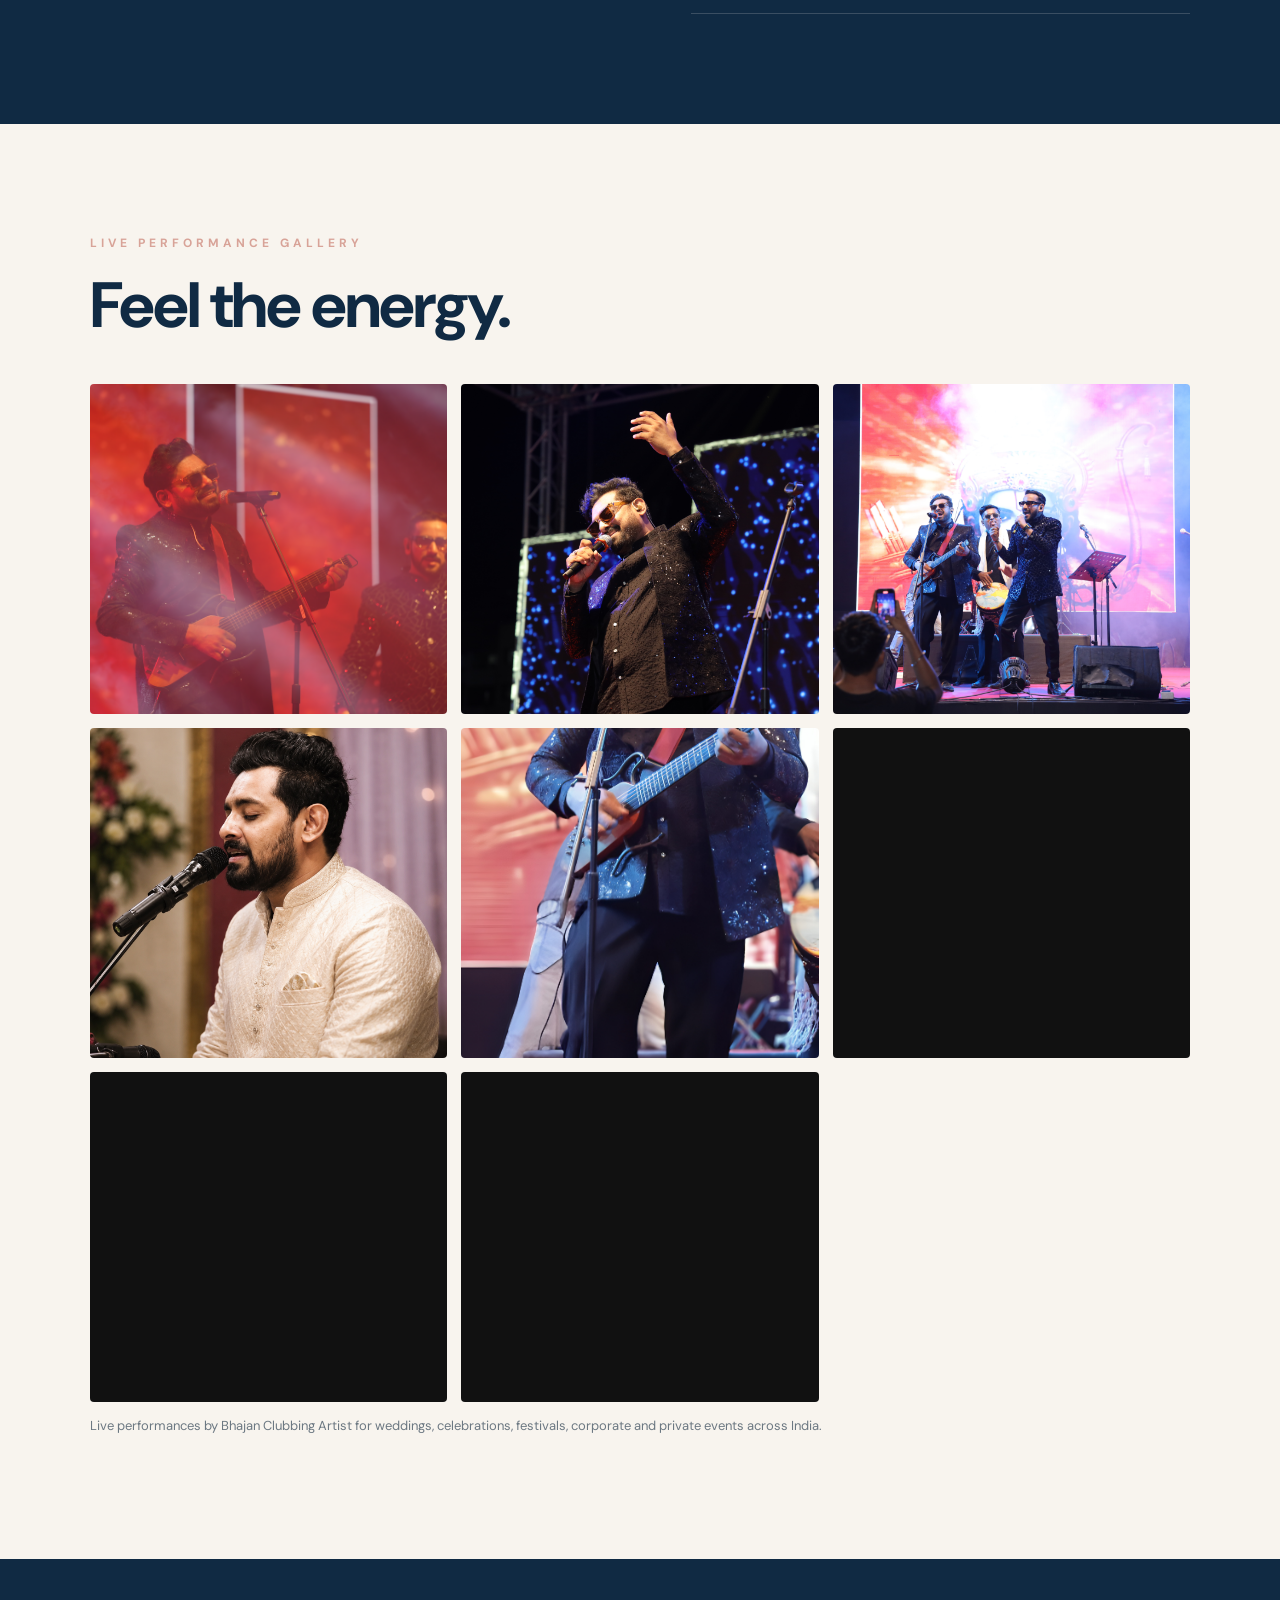
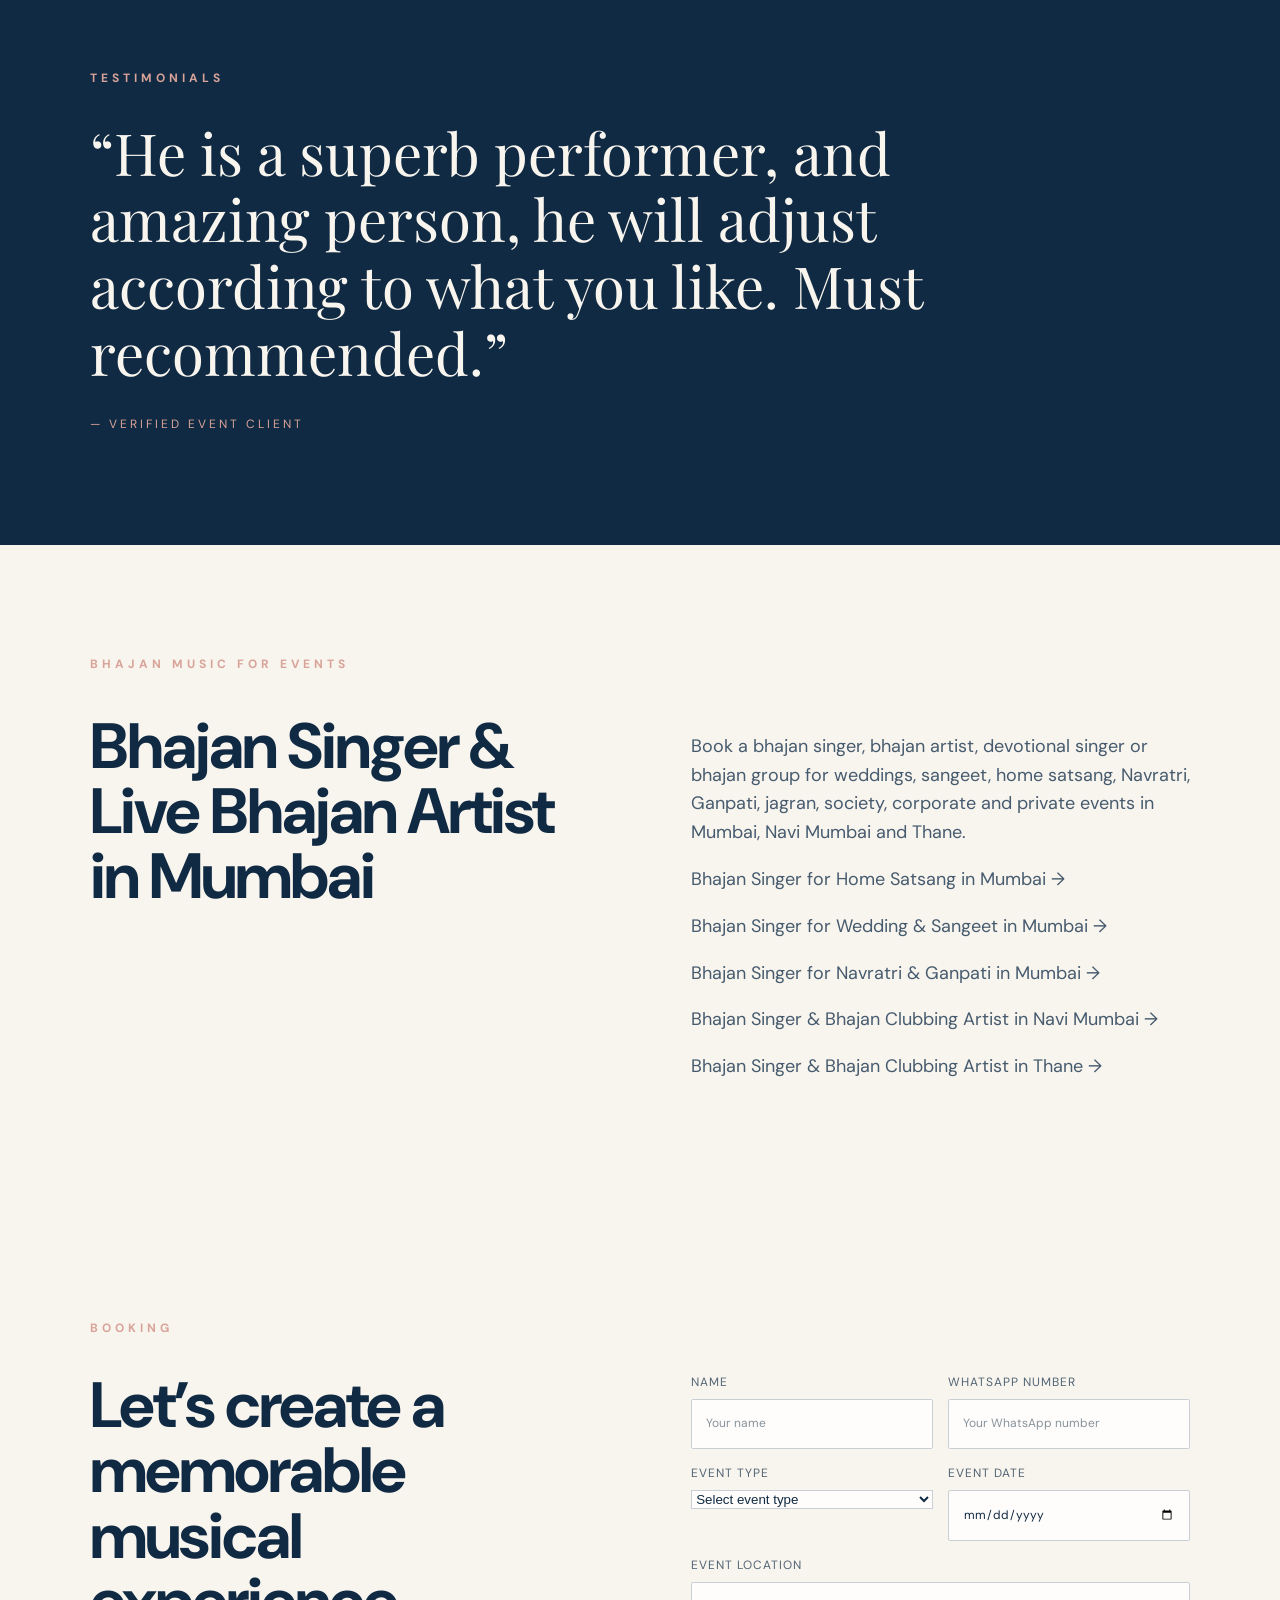
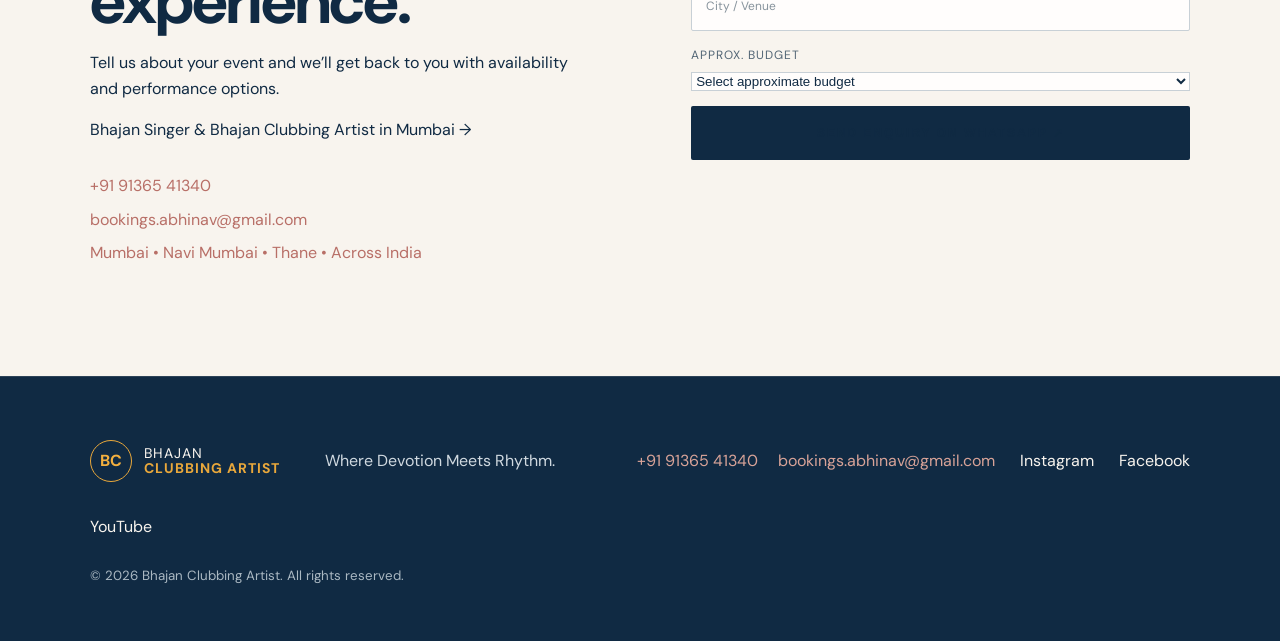
==== commit 2ae86783: "Clarify artist-led collective positioning" ====
--- a/index.html
+++ b/index.html
@@ -175,16 +175,16 @@
 <!-- ARTISTS -->
 <section class="section" id="artists">
 
-  <div class="section-label">MEET THE ARTISTS</div>
+  <div class="section-label">THE ARTIST &amp; THE COLLECTIVE</div>
 
   <div class="two-col">
     <div>
-      <h2>Experienced artists.<br><span>One collective experience.</span></h2>
+      <h2>One artist-led collective.<br><span>Built around every event.</span></h2>
     </div>
 
     <div class="copy">
       <p>
-        <strong>Abhinav Dubey — Lead Singer &amp; Musical Lead</strong>
+        <strong>Abhinav Dubey — Founder, Lead Singer &amp; Musical Lead</strong>
       </p>
 
       <p>
@@ -192,11 +192,11 @@
       </p>
 
       <p>
-        Bhajan Clubbing Artist brings together a group of musicians and performers who can come together in different line-ups depending on the occasion — from an intimate duo or small ensemble to a larger live band.
-      </p>
-
-      <p>
-        The aim is simple: bring experienced musicians, live energy and genuine audience participation together while keeping the heart of the bhajan intact.
+        Bhajan Clubbing Artist is an <strong>artist-led collective</strong>, bringing together talented musicians and performers according to the occasion and event requirements.
+      </p>
+
+      <p>
+        Depending on the event, the performance can be presented as a solo artist, duo, intimate ensemble or larger live band — giving each celebration the right combination of artists while keeping the heart of the Bhajan Clubbing experience consistent.
       </p>
     </div>
   </div>
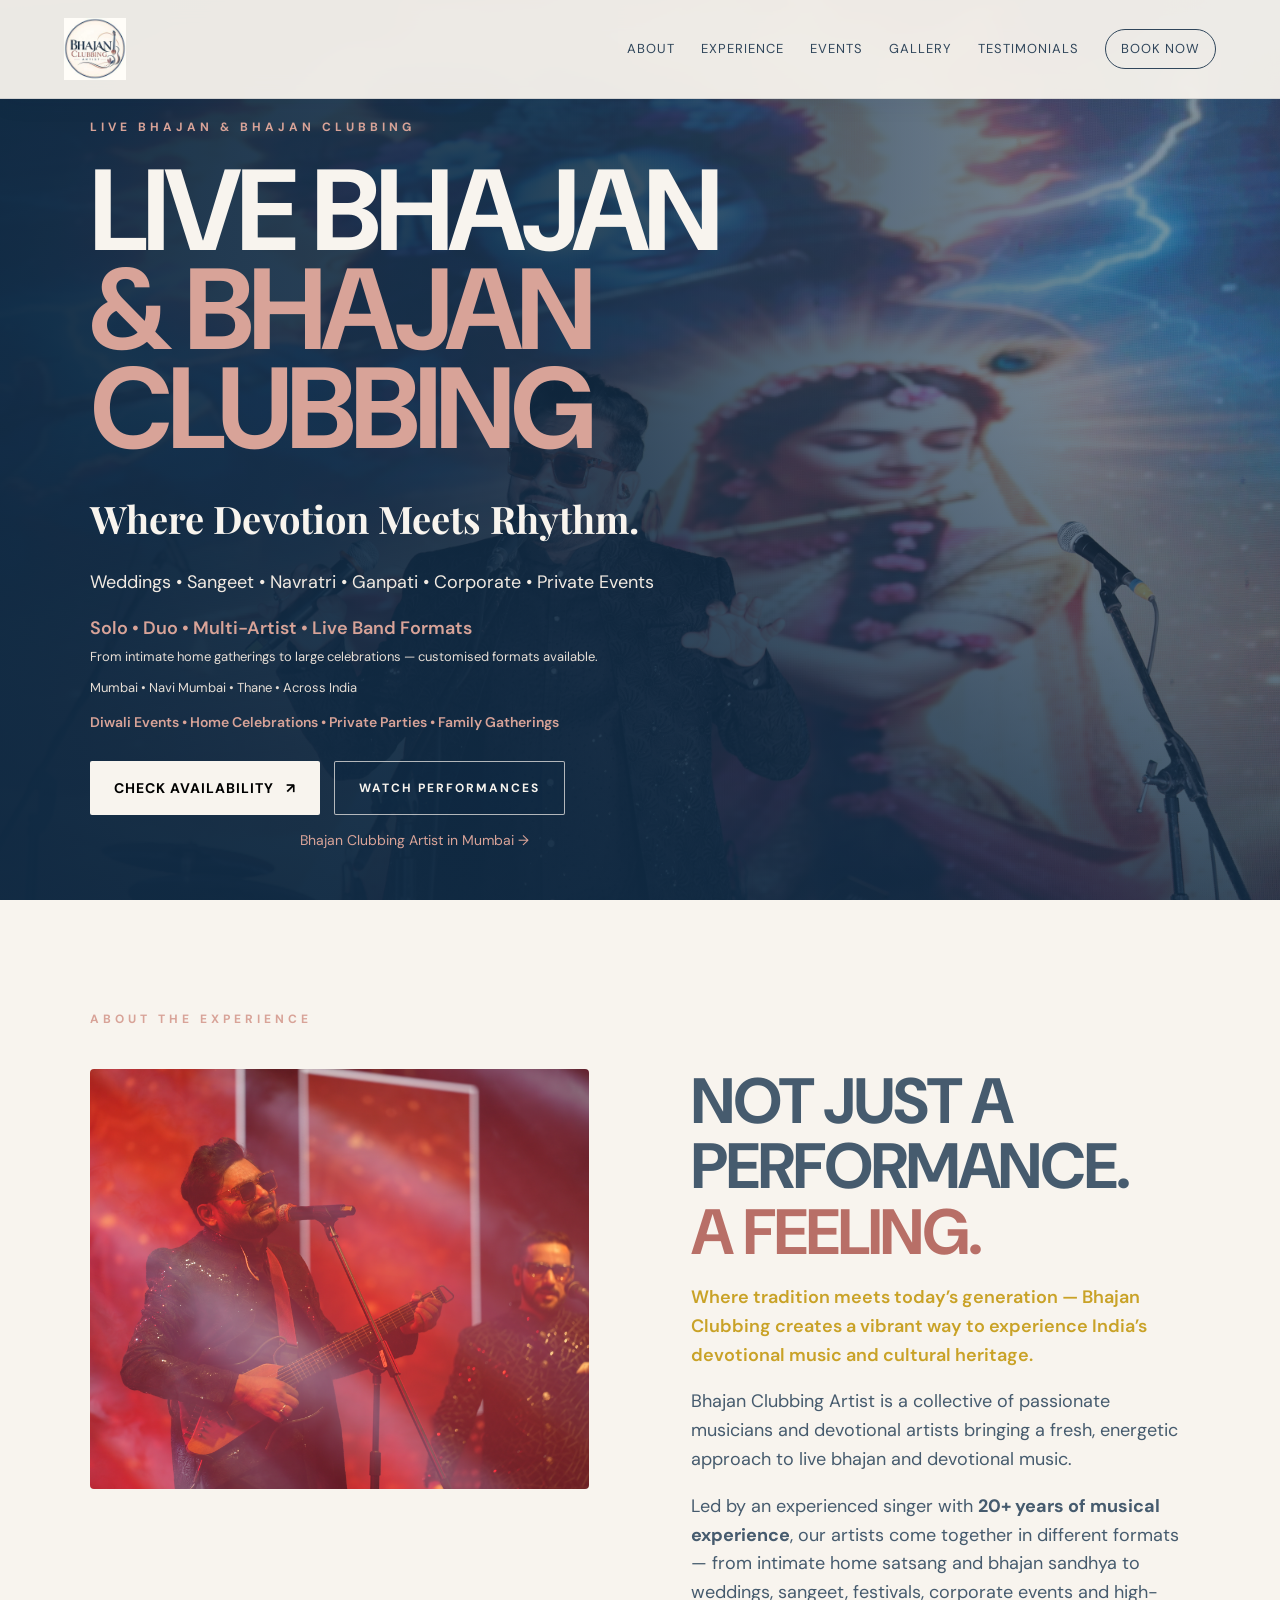
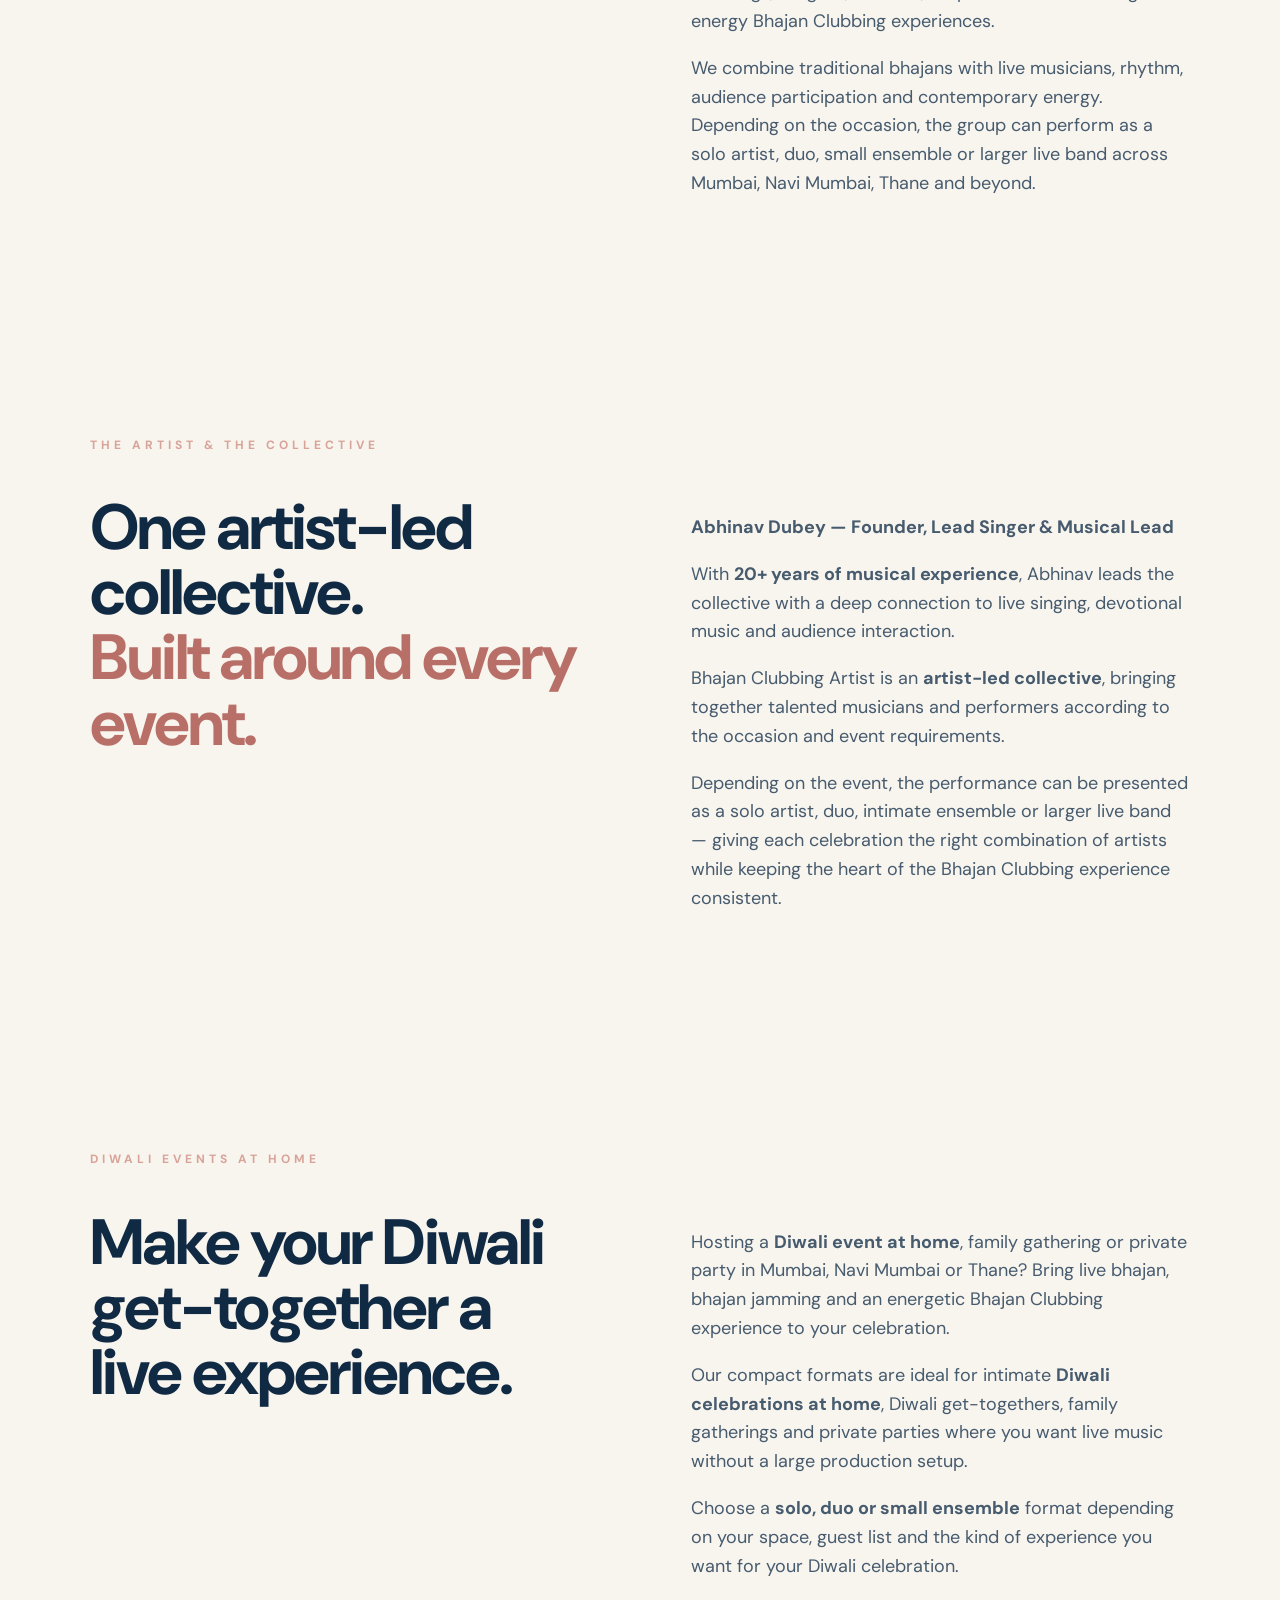
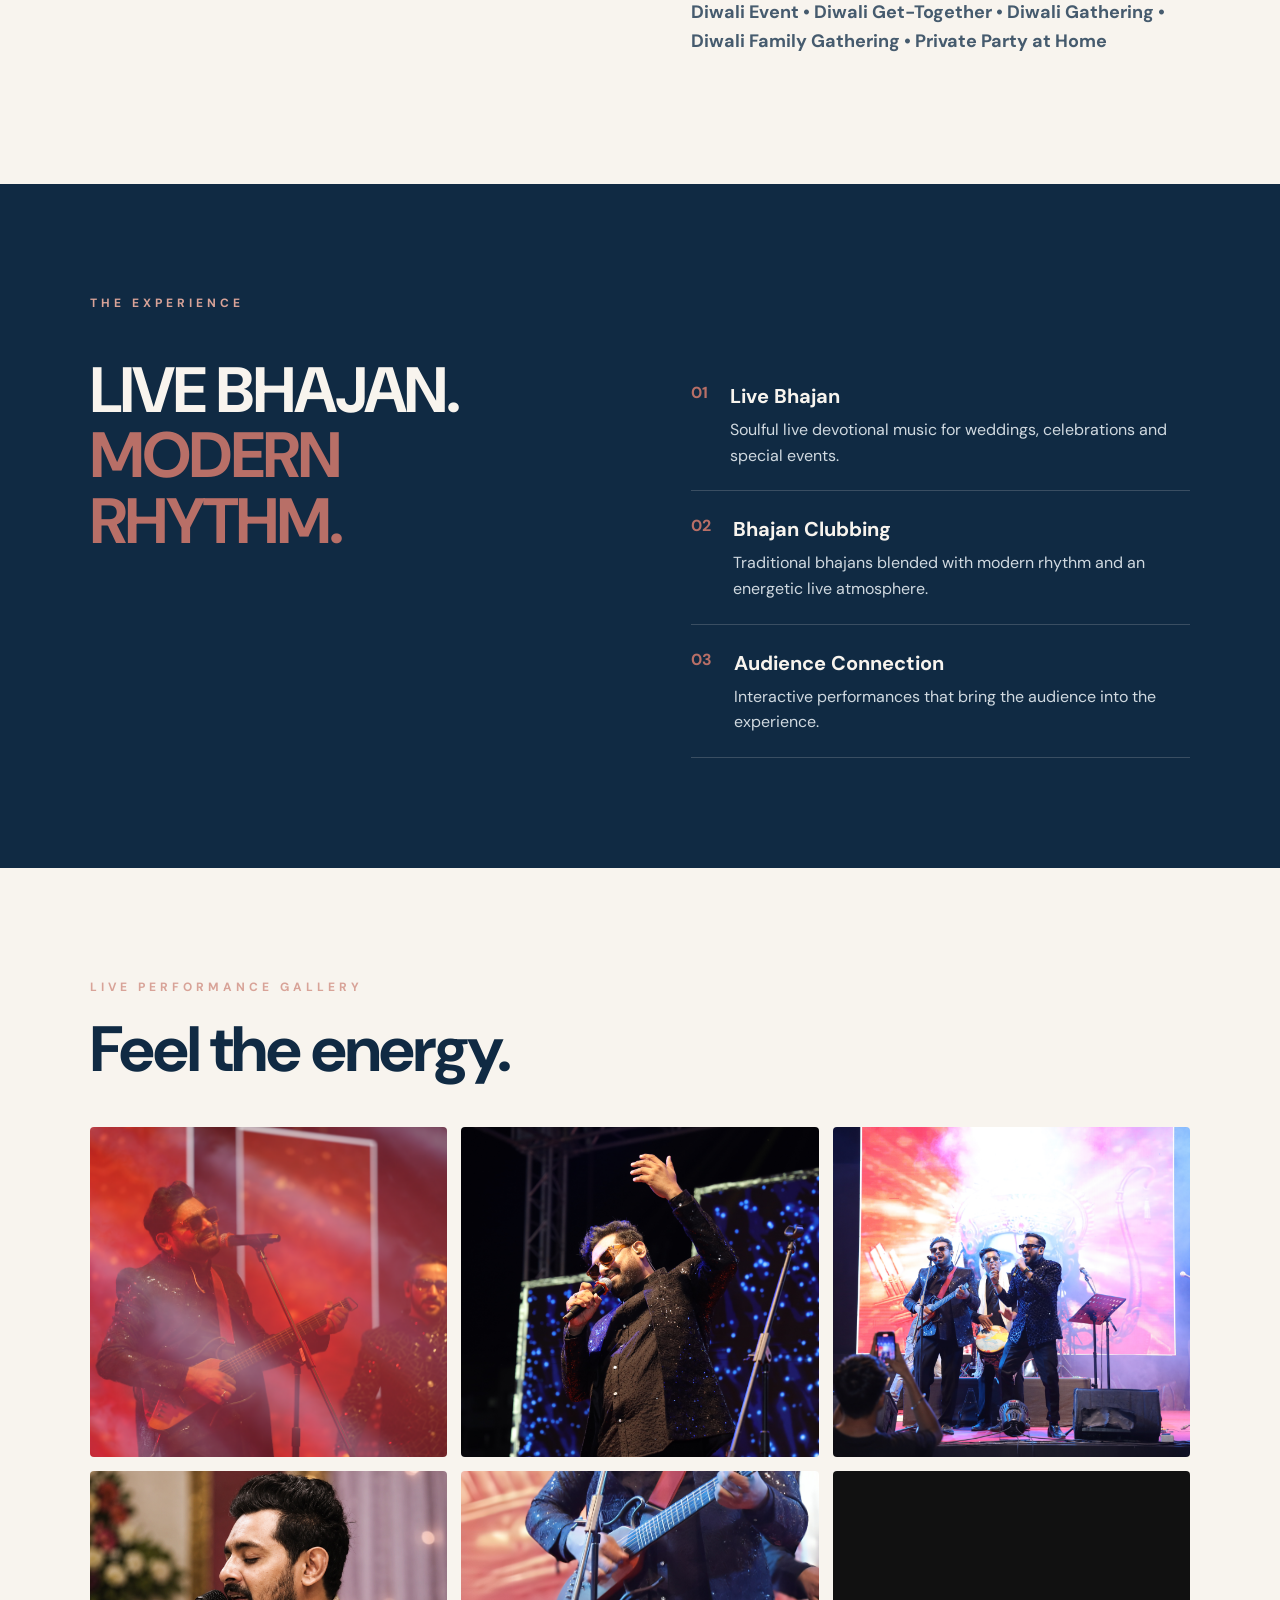
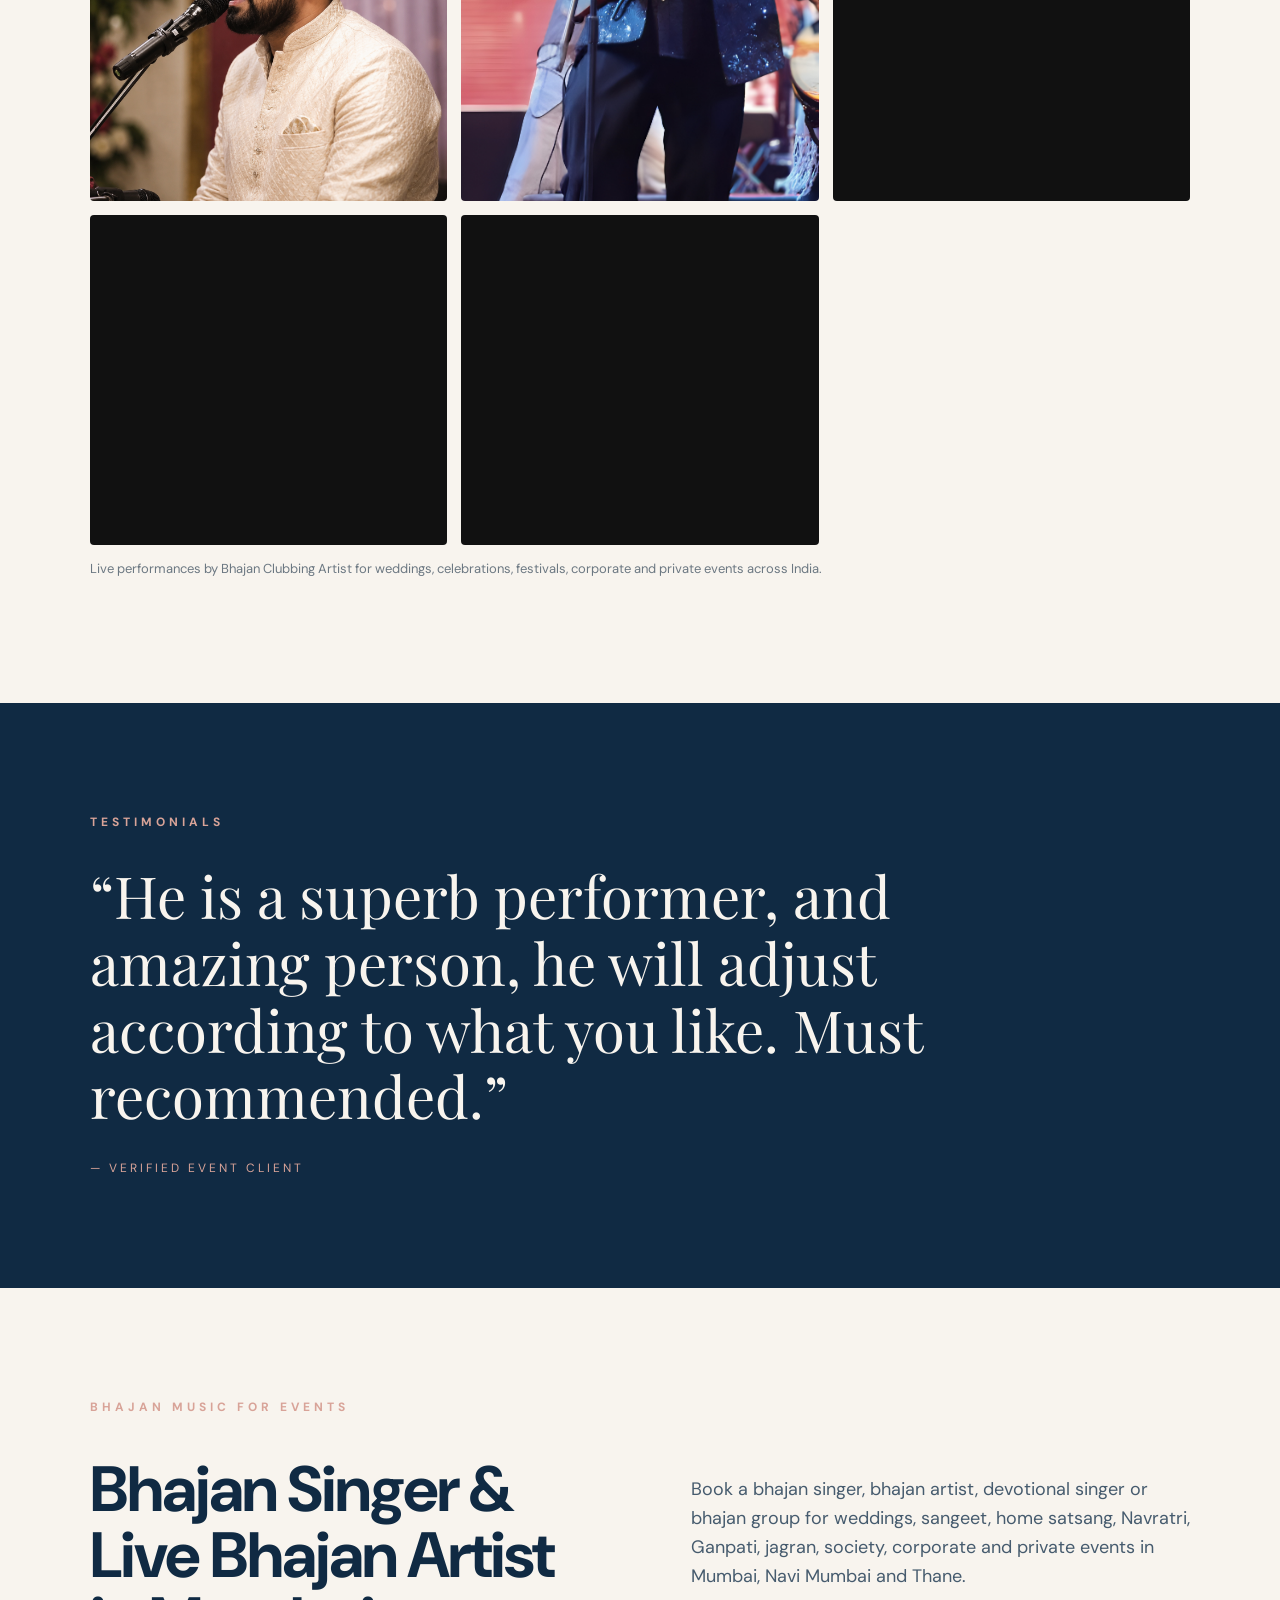
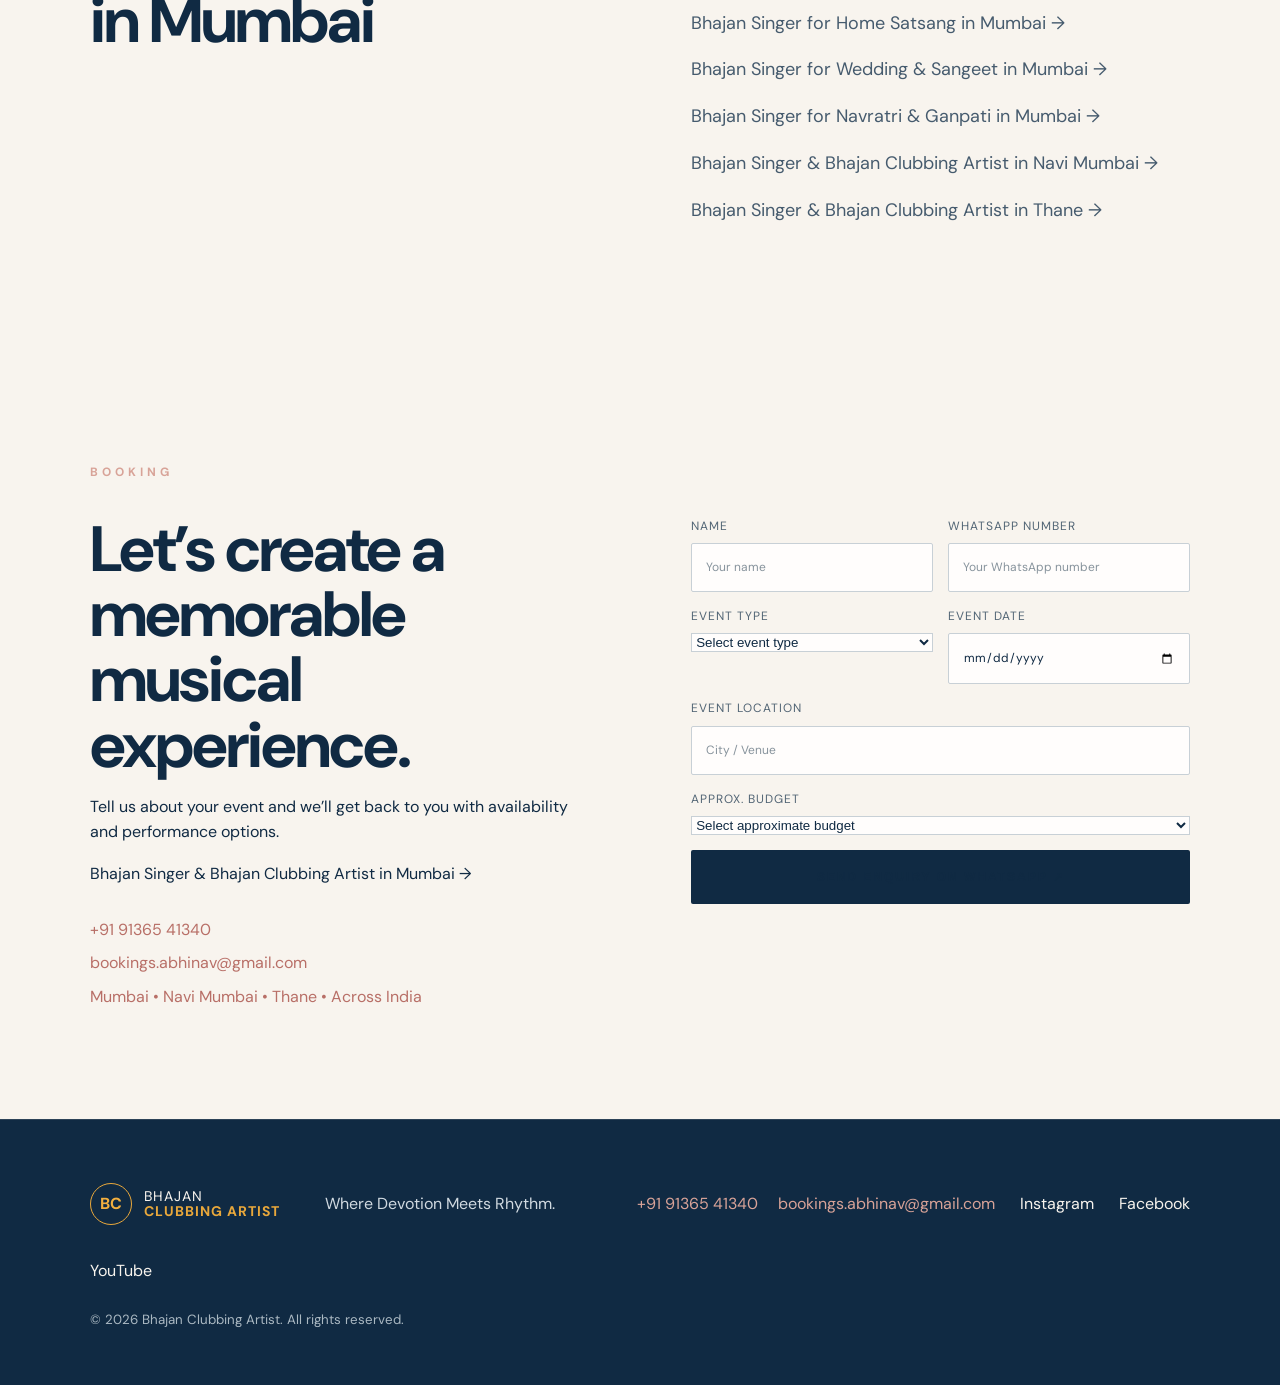
==== commit 05d7acd8: "Add Diwali home event booking focus" ====
--- a/index.html
+++ b/index.html
@@ -6,7 +6,7 @@
 
   <title>Bhajan Clubbing Artist in Mumbai &amp; Navi Mumbai | Live Bhajan</title>
 
-  <meta name="description" content="Book a Bhajan Clubbing Artist, bhajan singer or live devotional music group in Mumbai, Navi Mumbai and Thane for weddings, sangeet, satsang, festivals, corporate and private events.">
+  <meta name="description" content="Book a Bhajan Clubbing Artist, bhajan singer or live devotional music group in Mumbai, Navi Mumbai and Thane for Diwali events at home, Diwali get-togethers, family gatherings, private parties, weddings, festivals, corporate and private events.">
 
   <link rel="canonical" href="https://bhajanclubbingartist.com/">
 
@@ -108,6 +108,10 @@
       Mumbai • Navi Mumbai • Thane • Across India
     </p>
 
+    <p style="margin:12px 0 0;color:#c9a227;font-size:14px;font-weight:600;">
+      Diwali Events • Home Celebrations • Private Parties • Family Gatherings
+    </p>
+
    <div class="hero-actions">
   <a class="btn btn-primary" href="#bookingForm">
     CHECK AVAILABILITY <span>↗</span>
@@ -204,7 +208,38 @@
 </section>
 
 
-   <!-- EXPERIENCE -->
+   <!-- DIWALI HOME EVENTS -->
+<section class="section" id="diwali-events">
+
+  <div class="section-label">DIWALI EVENTS AT HOME</div>
+
+  <div class="two-col">
+    <div>
+      <h2>Make your Diwali get-together a live experience.</h2>
+    </div>
+
+    <div class="copy">
+      <p>
+        Hosting a <strong>Diwali event at home</strong>, family gathering or private party in Mumbai, Navi Mumbai or Thane? Bring live bhajan, bhajan jamming and an energetic Bhajan Clubbing experience to your celebration.
+      </p>
+
+      <p>
+        Our compact formats are ideal for intimate <strong>Diwali celebrations at home</strong>, Diwali get-togethers, family gatherings and private parties where you want live music without a large production setup.
+      </p>
+
+      <p>
+        Choose a <strong>solo, duo or small ensemble</strong> format depending on your space, guest list and the kind of experience you want for your Diwali celebration.
+      </p>
+
+      <p>
+        <strong>Diwali Event • Diwali Get-Together • Diwali Gathering • Diwali Family Gathering • Private Party at Home</strong>
+      </p>
+    </div>
+  </div>
+
+</section>
+
+<!-- EXPERIENCE -->
 <section class="section dark" id="experience">
 
   <div class="section-label">THE EXPERIENCE</div>
@@ -429,6 +464,9 @@
         <select name="event" required>
           <option value="">Select event type</option>
           <option value="Wedding / Sangeet">Wedding / Sangeet</option>
+          <option value="Diwali Event">Diwali Event</option>
+          <option value="Diwali Get-Together">Diwali Get-Together</option>
+          <option value="Private / Home Celebration">Private / Home Celebration</option>
           <option value="Navratri">Navratri</option>
           <option value="Ganpati">Ganpati</option>
           <option value="Jagran / Satsang">Jagran / Satsang</option>
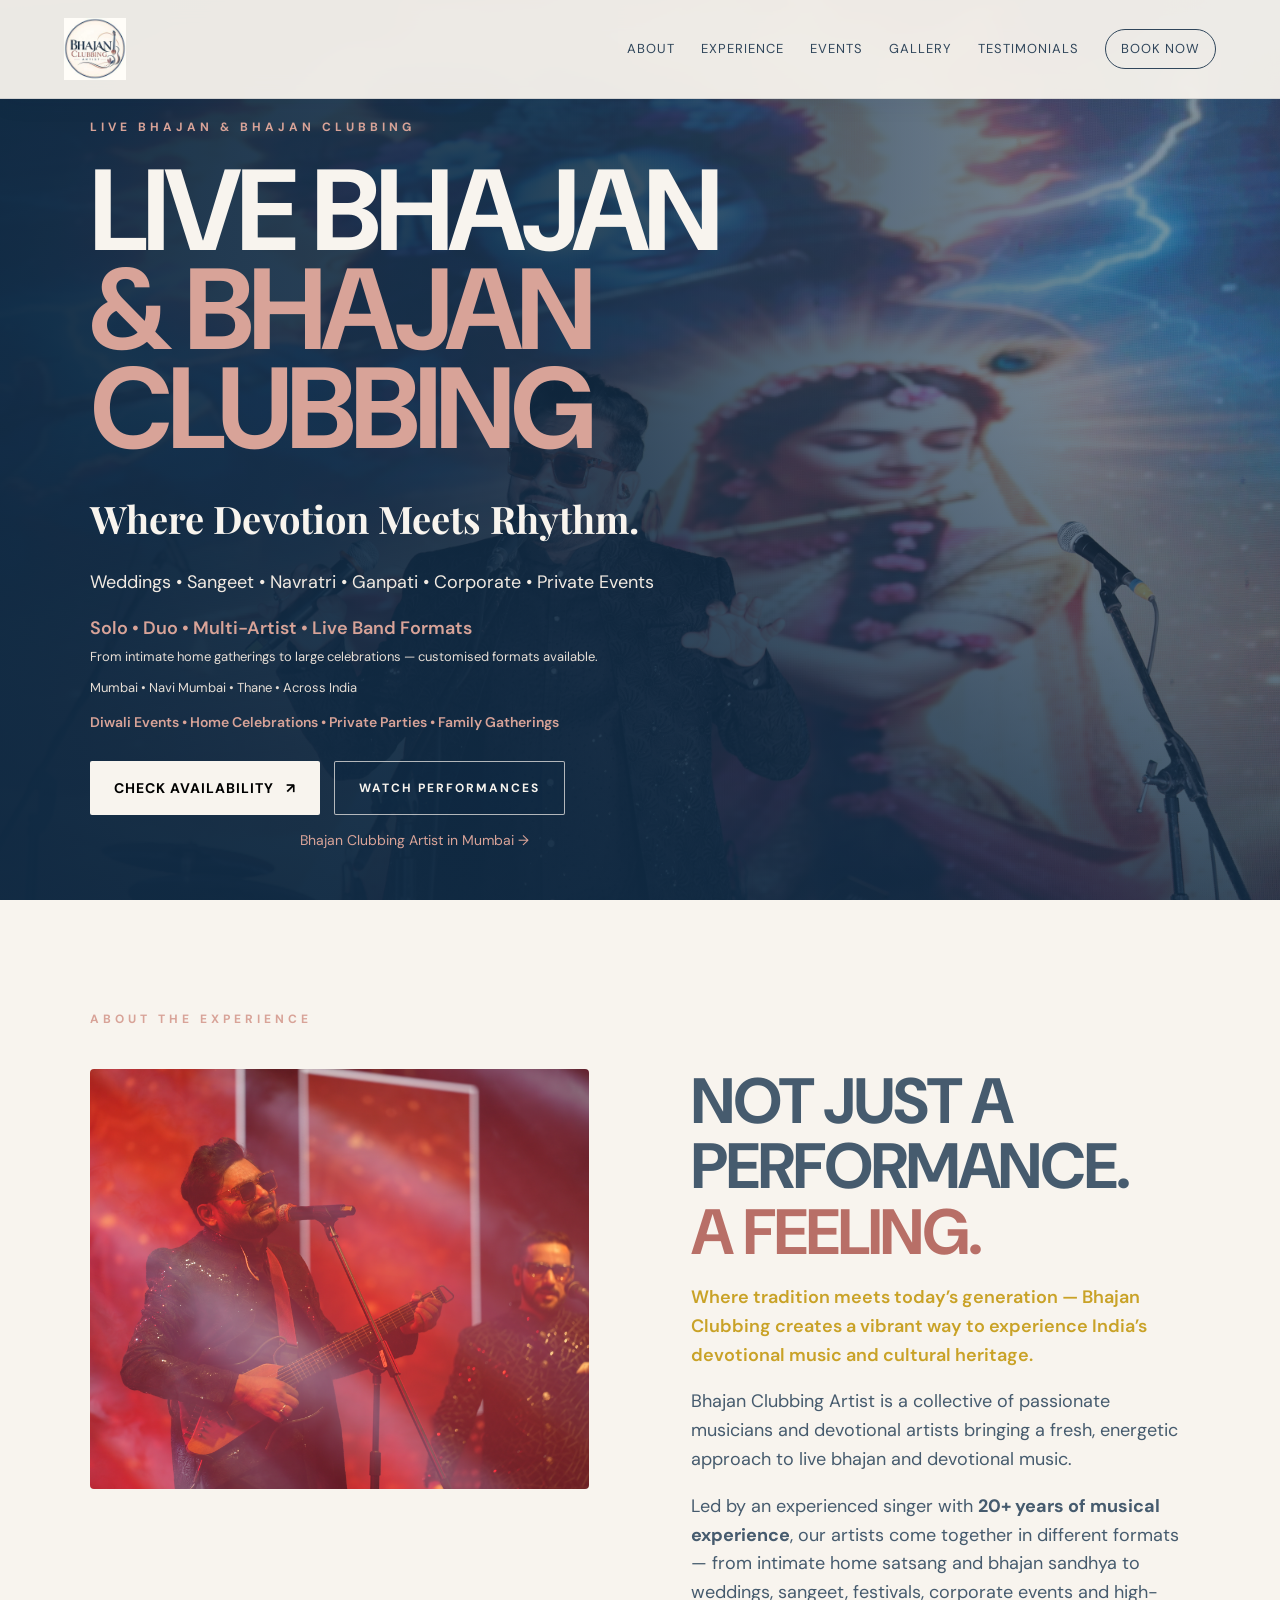
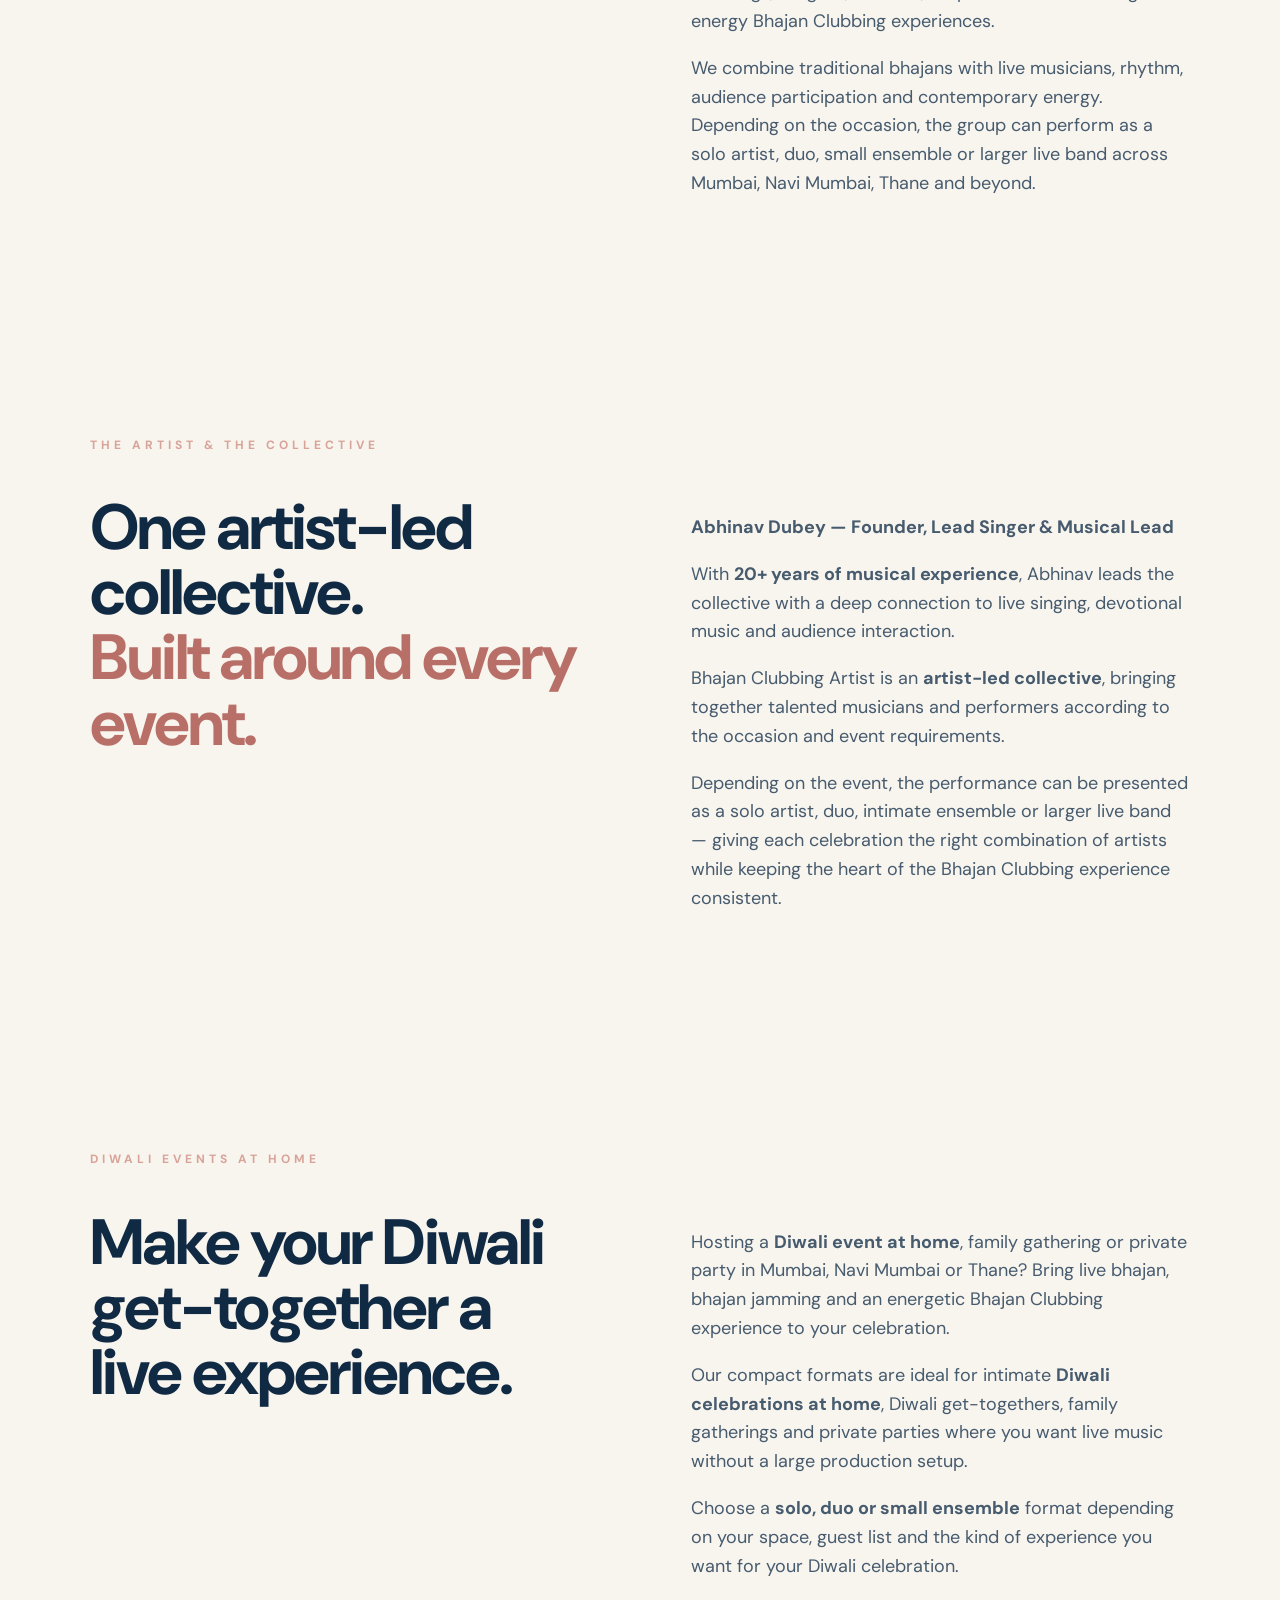
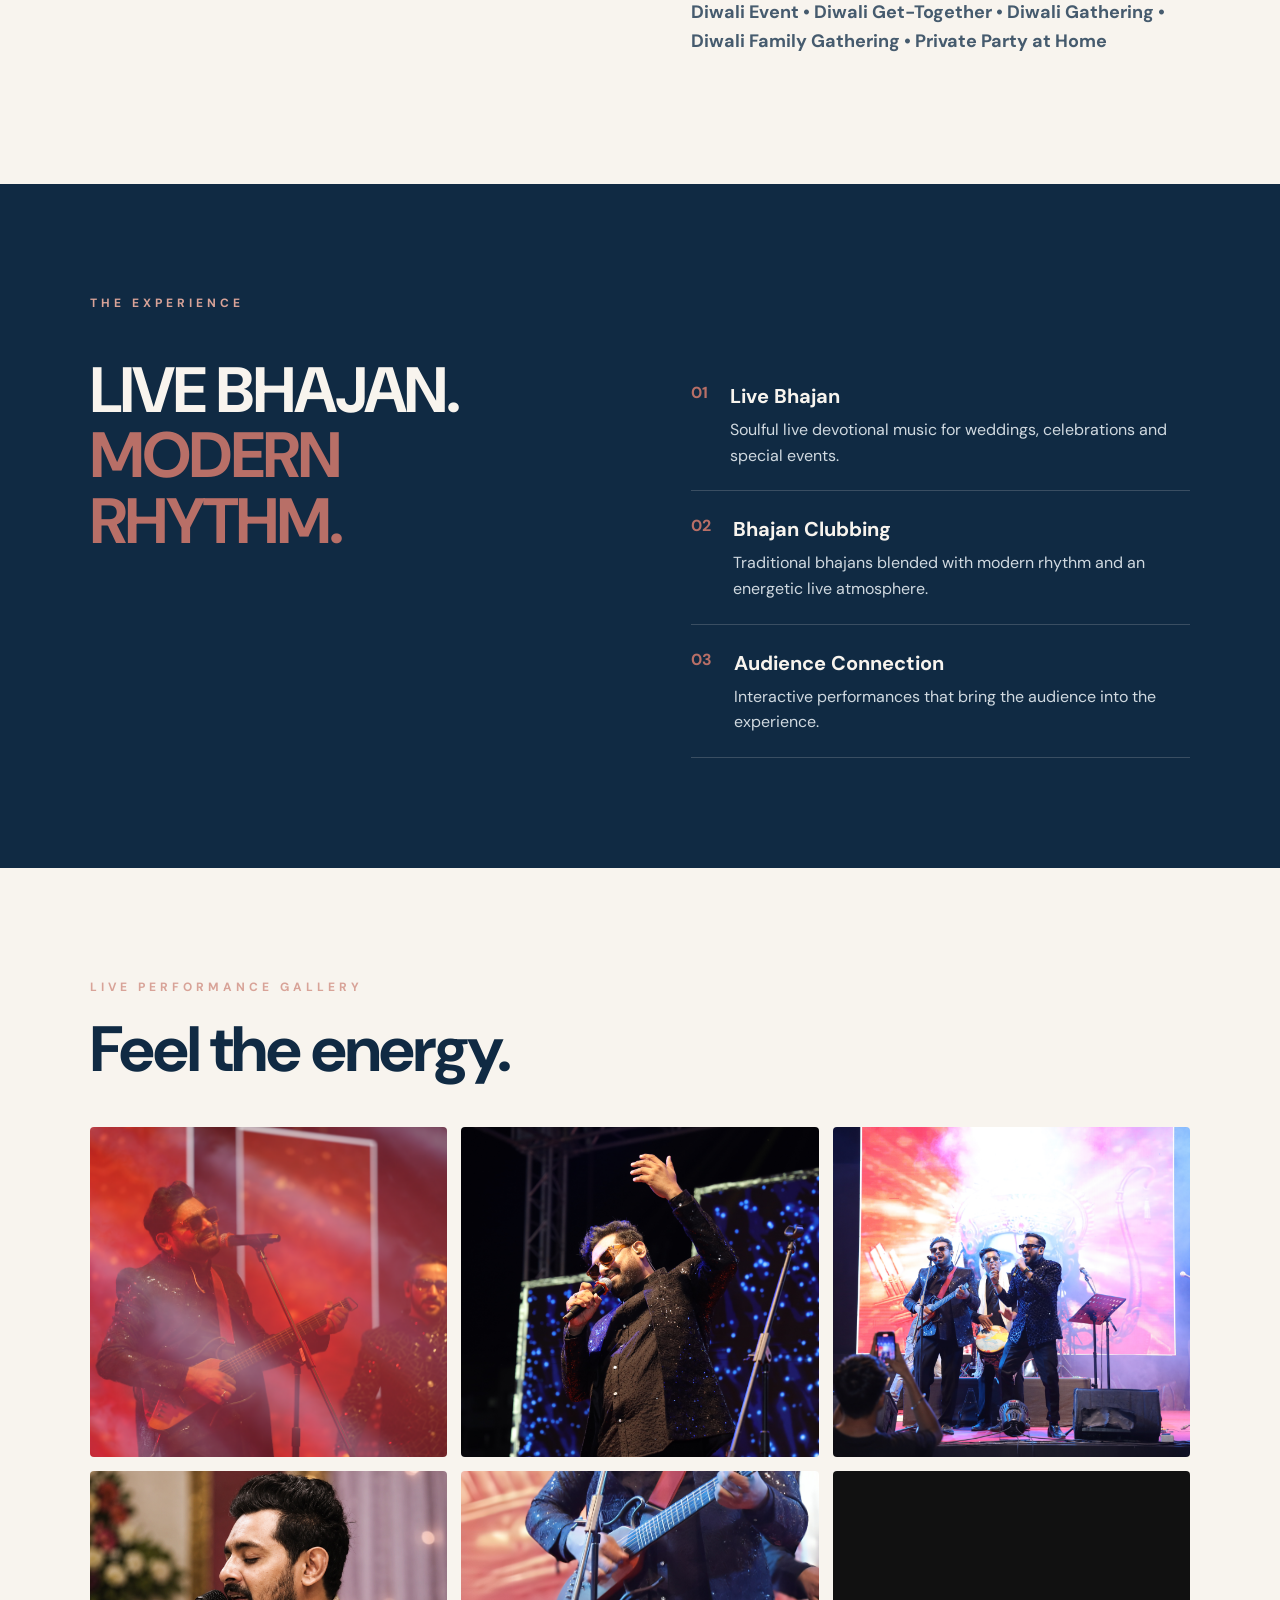
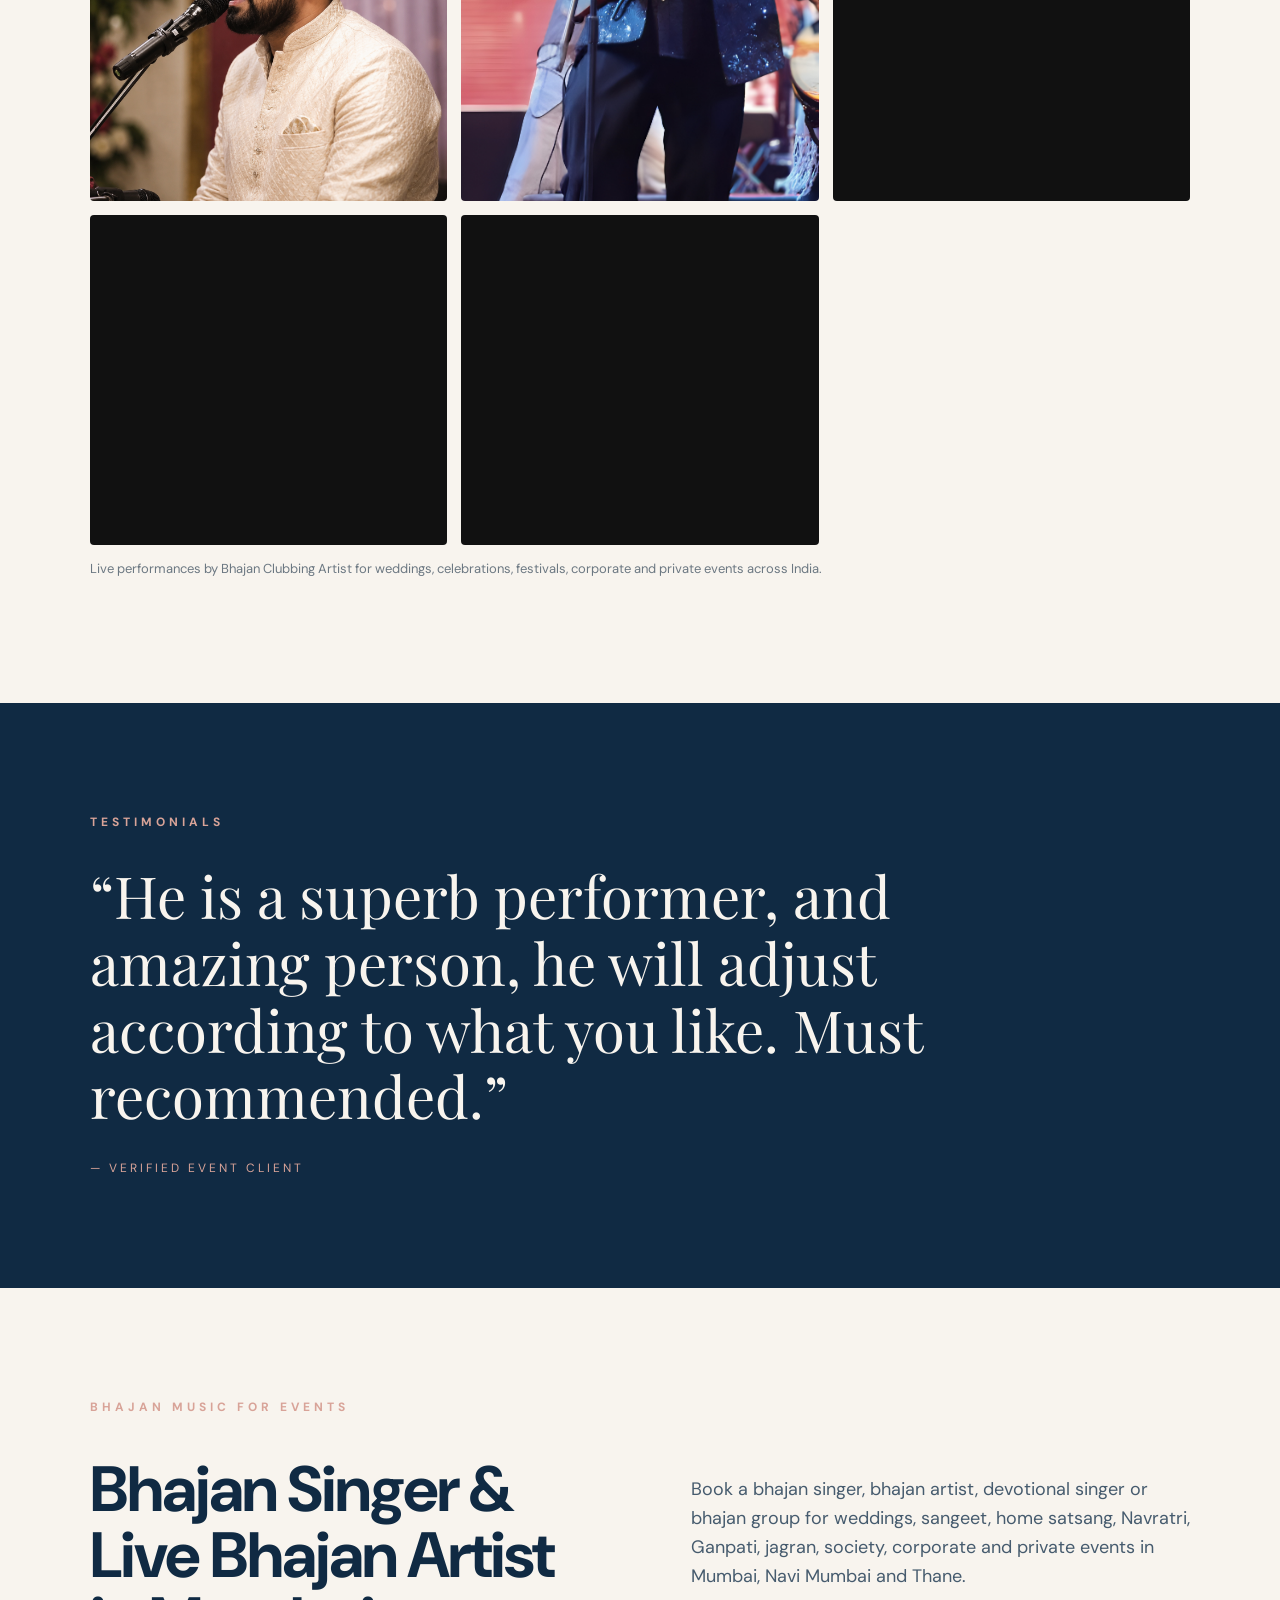
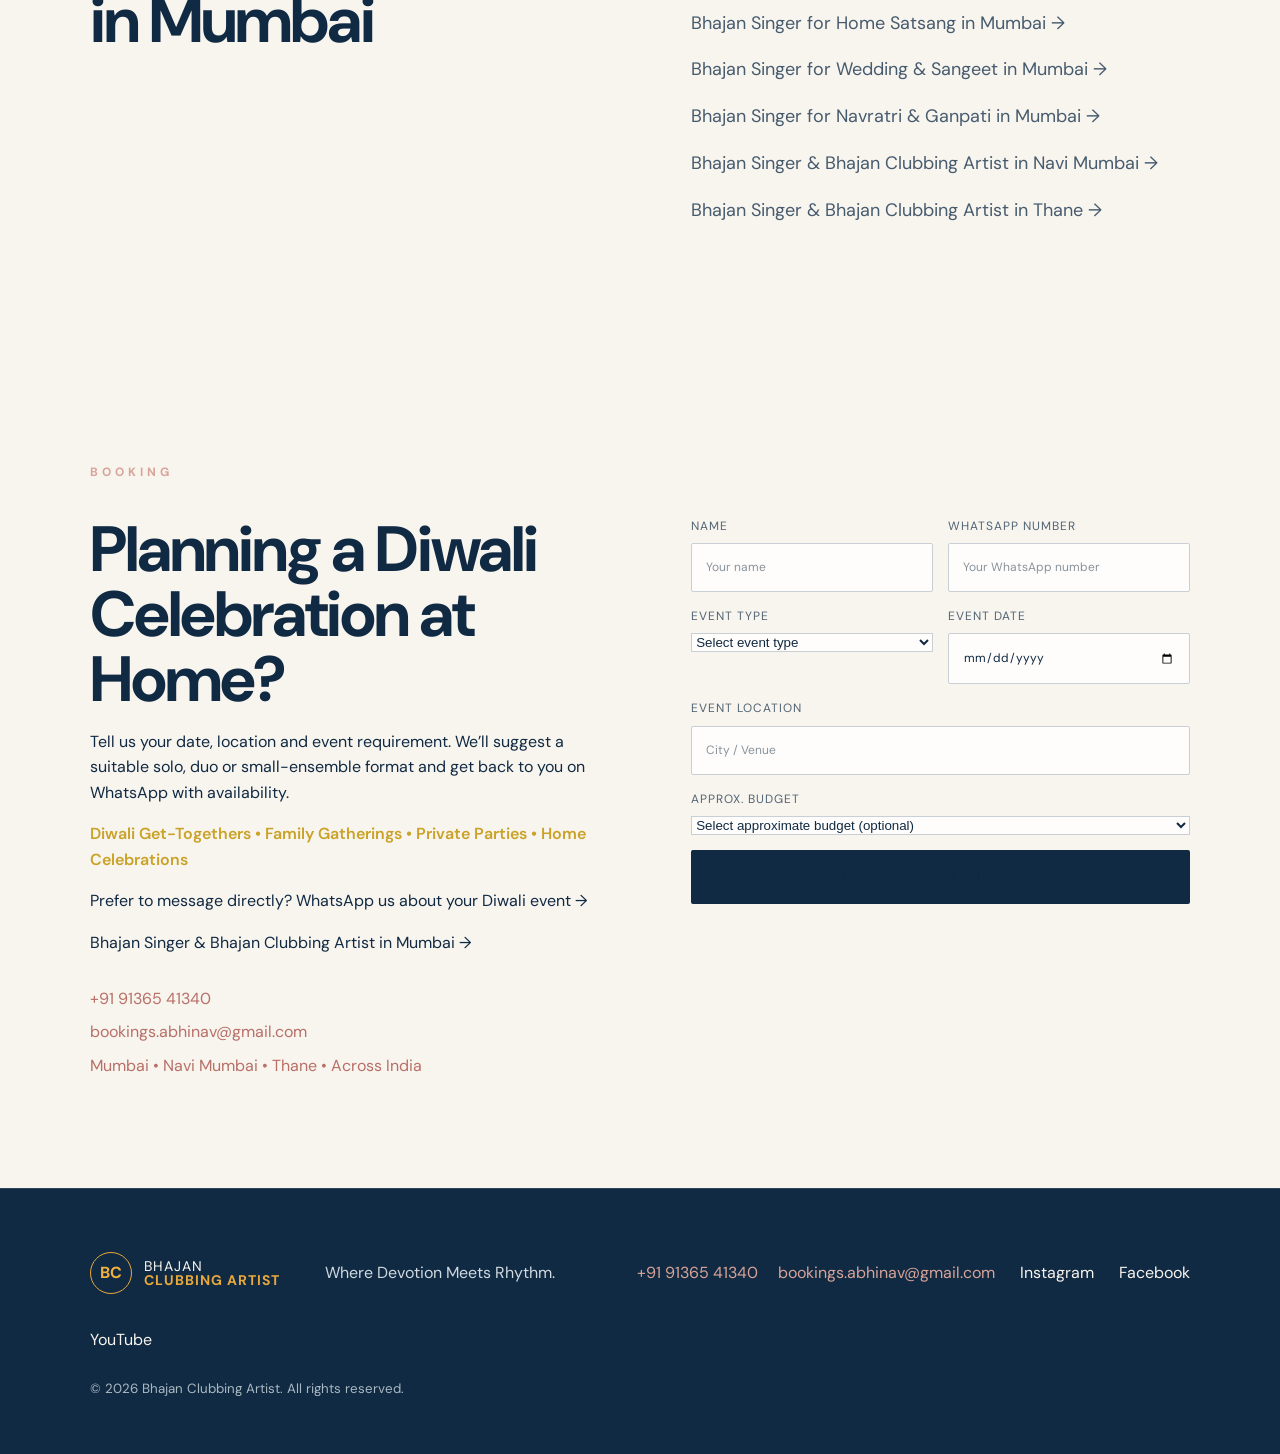
==== commit 447b32f5: "Improve Diwali home event enquiry conversion" ====
--- a/index.html
+++ b/index.html
@@ -417,10 +417,19 @@
 
     <div>
 
-      <h2>Let’s create a memorable musical experience.</h2>
-
-      <p>
-        Tell us about your event and we’ll get back to you with availability and performance options.
+      <h2>Planning a Diwali Celebration at Home?</h2>
+
+      <p>
+        Tell us your date, location and event requirement. We’ll suggest a suitable solo, duo or small-ensemble format and get back to you on WhatsApp with availability.
+      </p>
+
+      <p style="font-weight:600;color:#c9a227;">
+        Diwali Get-Togethers • Family Gatherings • Private Parties • Home Celebrations
+      </p>
+
+      <p style="margin:0 0 16px;">
+        Prefer to message directly?
+        <a href="https://wa.me/919136541340?text=Hello%2C%20I%20am%20planning%20a%20Diwali%20celebration%20at%20home.%20I%20would%20like%20to%20check%20availability." target="_blank" rel="noopener">WhatsApp us about your Diwali event →</a>
       </p>
 
       <p style="margin:0 0 12px;">
@@ -497,13 +506,14 @@
 
       <label>
         Approx. Budget
-        <select name="budget" required>
-          <option value="">Select approximate budget</option>
+        <select name="budget">
+          <option value="">Select approximate budget (optional)</option>
           <option value="₹15,000 – ₹30,000">₹15,000 – ₹30,000</option>
           <option value="₹30,000 – ₹75,000">₹30,000 – ₹75,000</option>
           <option value="₹75,000 – ₹1.5 Lakh">₹75,000 – ₹1.5 Lakh</option>
           <option value="₹1.5 Lakh – ₹2.5 Lakh">₹1.5 Lakh – ₹2.5 Lakh</option>
           <option value="Customized Requirement">Customized Requirement</option>
+          <option value="Not sure yet">Not sure yet</option>
         </select>
       </label>
 
